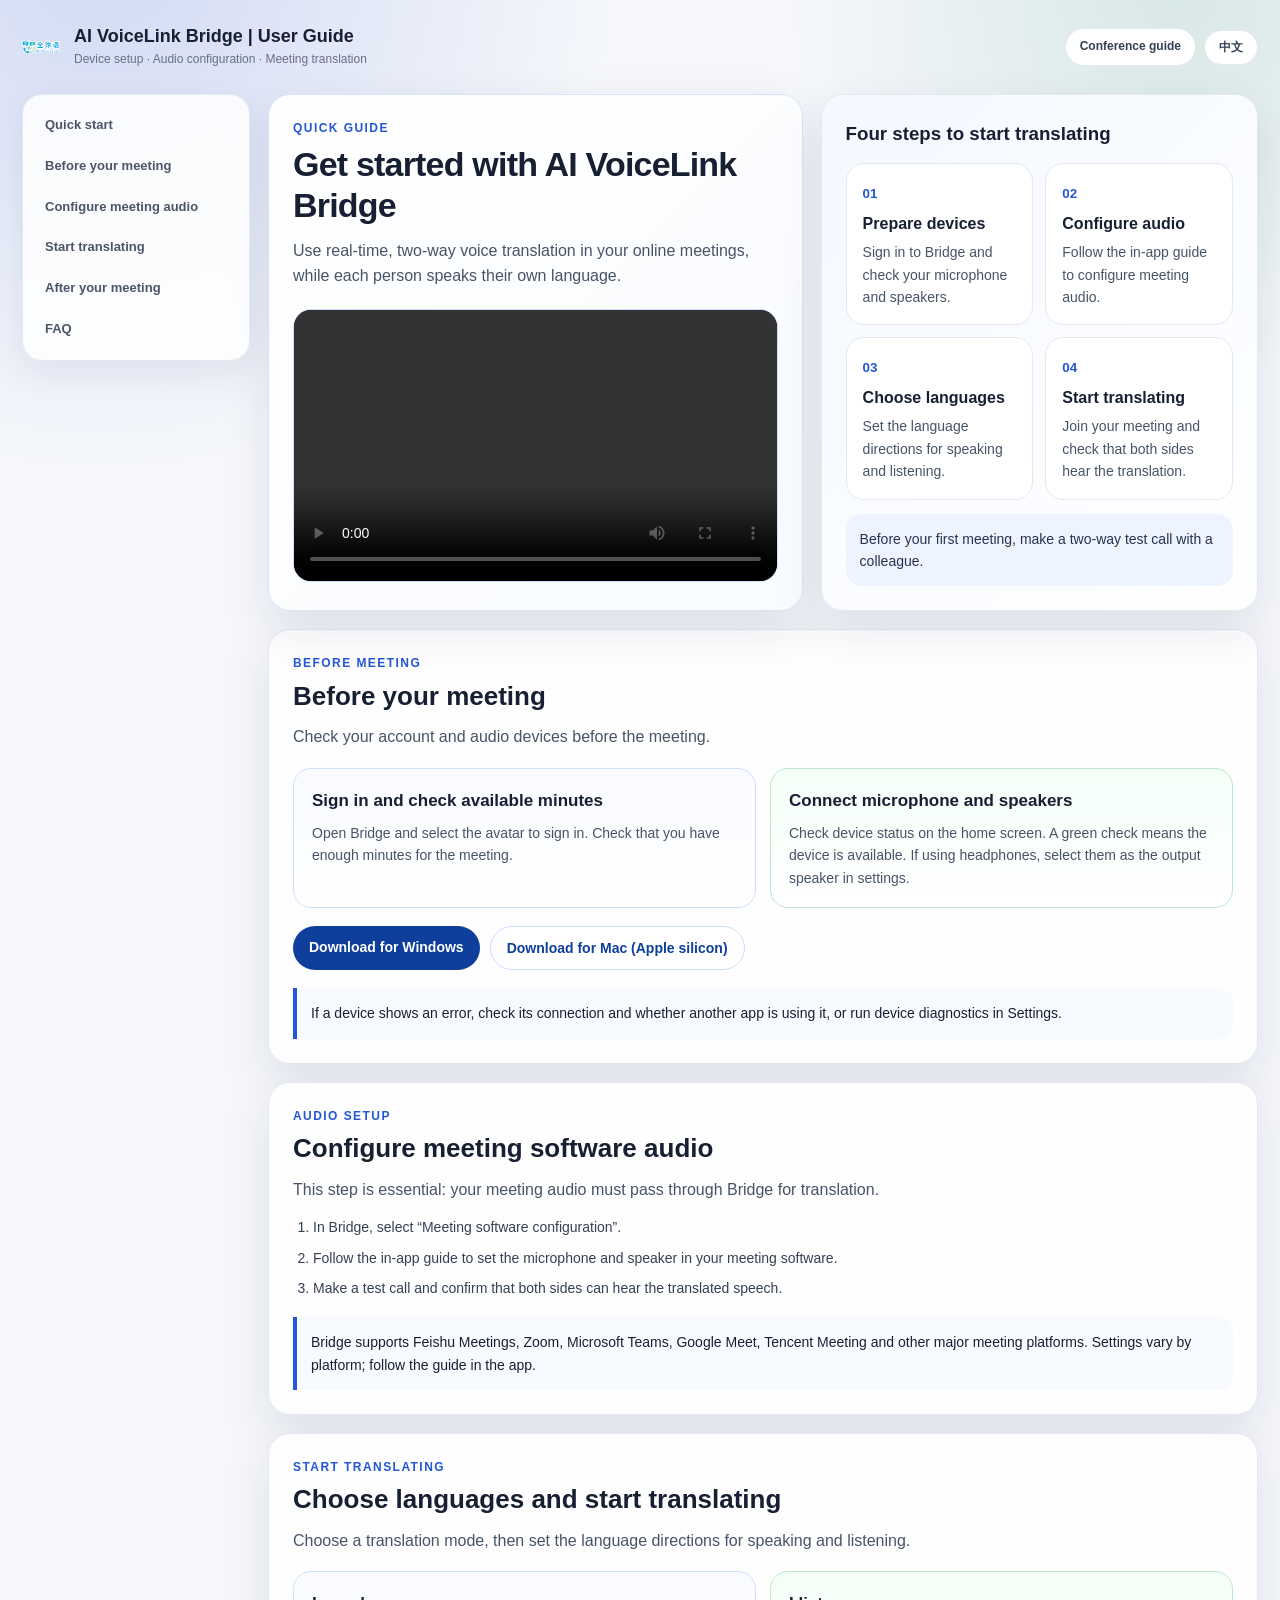
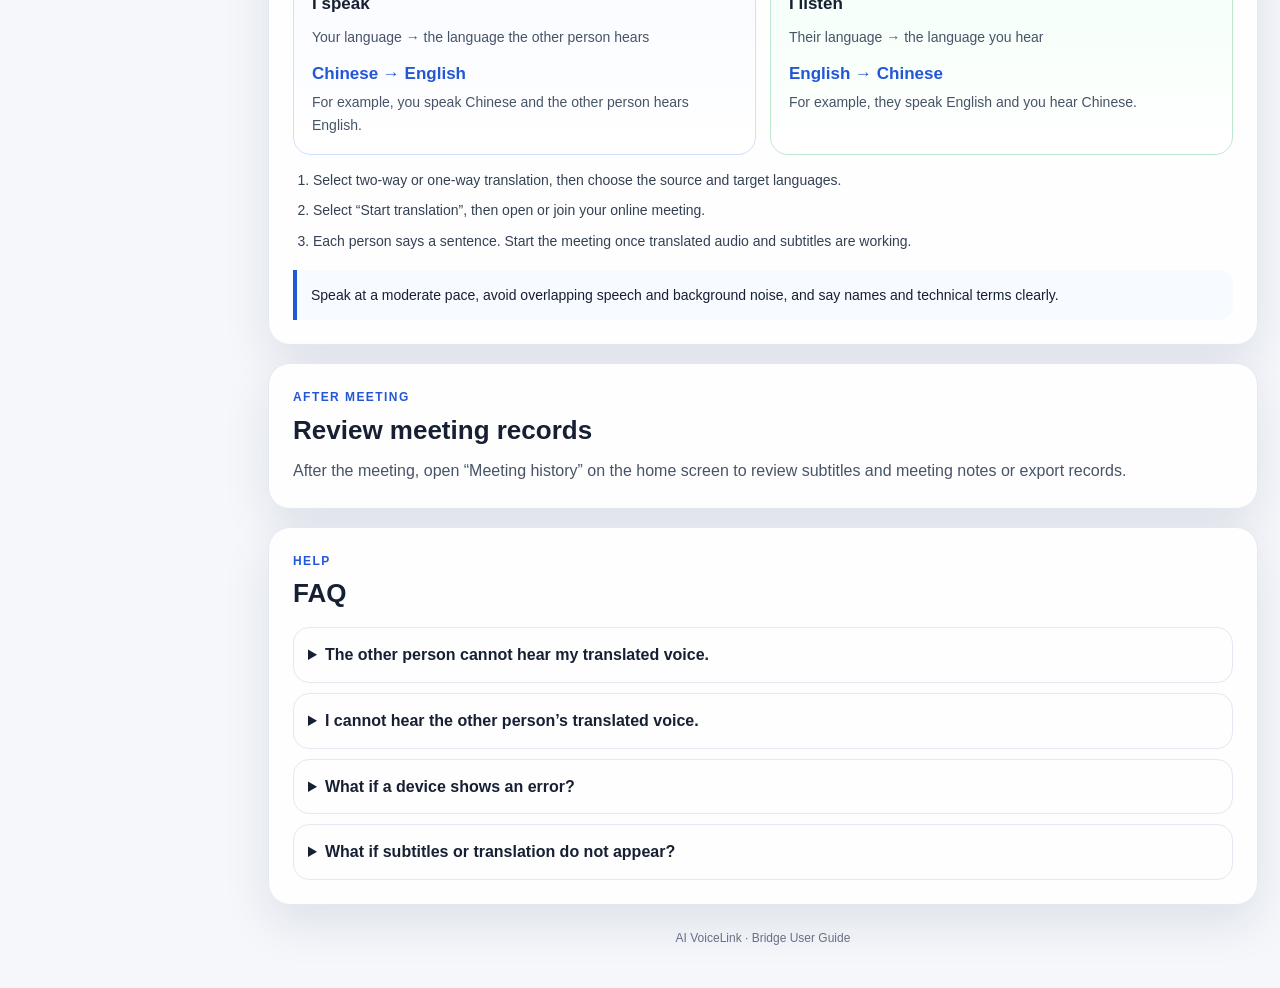
==== manual/bridge/index.html @ a6561709 "Add Bridge directory route" ====
<!doctype html>
<html lang="zh-CN">
<head>
<meta charset="utf-8">
<meta name="viewport" content="width=device-width, initial-scale=1">
<title>全球语-语联 Bridge｜操作手册</title>
<style>
:root{--bg:#f5f7fb;--ink:#172033;--muted:#667085;--blue:#2457d6;--line:#e4e8f0;--soft:#edf3ff;--shadow:0 18px 48px rgba(22,34,70,.1)}*{box-sizing:border-box}html{scroll-behavior:smooth}body{margin:0;color:var(--ink);font-family:-apple-system,BlinkMacSystemFont,"Segoe UI","PingFang SC","Microsoft YaHei",sans-serif;line-height:1.6;background:radial-gradient(circle at 8% -5%,rgba(49,89,212,.18),transparent 34%),radial-gradient(circle at 92% 0%,rgba(22,130,85,.13),transparent 26%),var(--bg);background-attachment:fixed}a{color:var(--blue)}.app{max-width:1500px;margin:auto;padding:18px 22px 40px}.topbar{display:flex;align-items:center;justify-content:space-between;gap:18px;min-height:58px;margin-bottom:18px}.brand{display:flex;align-items:center;gap:14px}.brand img{width:38px;height:38px;object-fit:contain}.brand h1{font-size:18px;line-height:1.25;margin:0}.brand p{font-size:12px;color:var(--muted);margin:2px 0 0}.btn{border:1px solid var(--line);background:#fff;color:#344054;border-radius:999px;padding:8px 14px;font-size:12px;font-weight:700;text-decoration:none}.layout{display:grid;grid-template-columns:228px minmax(0,1fr);gap:18px;align-items:start}.sidebar{position:sticky;top:18px}.nav-card{background:rgba(255,255,255,.85);border:1px solid var(--line);border-radius:20px;padding:10px;box-shadow:0 12px 35px rgba(22,34,70,.07)}.nav-item{display:block;border-radius:14px;padding:10px 12px;text-decoration:none;color:#4b5568;font-size:13px;font-weight:700}.nav-item:hover,.nav-item:focus-visible{background:var(--soft);color:var(--blue)}.stage{min-width:0}.hero{display:grid;grid-template-columns:1.1fr .9fr;gap:18px}.hero-card,.panel,.matrix{background:rgba(255,255,255,.94);border:1px solid var(--line);border-radius:22px;box-shadow:var(--shadow);padding:24px}.hero-card{background:linear-gradient(135deg,#fff,#f8fbff);border-color:#d7e3ff}.kicker{font-size:12px;font-weight:900;color:var(--blue);letter-spacing:.12em;text-transform:uppercase;margin-bottom:6px}.hero h2{font-size:34px;line-height:1.2;letter-spacing:-.8px;margin:0}.hero-sub,.lead{color:#475467;margin:12px 0 0}.video-placeholder{margin-top:20px;aspect-ratio:16/9;border:1px solid #cbdcff;border-radius:18px;background:#0b1220;color:#fff;display:grid;place-content:center;text-align:center;padding:20px}.video-placeholder strong{font-size:18px}.video-placeholder span{color:#c0c9d9;font-size:13px;margin-top:6px}.matrix{background:linear-gradient(135deg,#f4f8ff,#fff)}.matrix h3{margin:0 0 14px}.flow{display:grid;grid-template-columns:repeat(2,minmax(0,1fr));gap:12px}.step{background:#fff;border:1px solid var(--line);border-radius:18px;padding:16px}.step small{color:var(--blue);font-weight:800}.step h4{margin:5px 0;font-size:16px}.step p,.card p{font-size:14px;color:#475467;margin:0}.note{margin-top:14px;padding:14px;border-radius:16px;background:#edf3ff;color:#26344d;font-size:14px}.panel{margin-top:18px;scroll-margin-top:20px}.panel h2{font-size:26px;line-height:1.25;margin:0}.panel h3{font-size:17px;margin:0 0 8px}.grid{display:grid;grid-template-columns:repeat(2,minmax(0,1fr));gap:14px;margin-top:18px}.card{border:1px solid var(--line);border-radius:18px;padding:18px;background:#fff}.card.blue{background:linear-gradient(180deg,#f9fbff,#fff);border-color:#cfe0ff}.card.green{background:linear-gradient(180deg,#f4fff8,#fff);border-color:#bce8d0}.card ul,.panel ol{padding-left:20px;color:#344054;font-size:14px}.card li,.panel li{margin:8px 0}.route{font-size:17px;font-weight:750;color:var(--blue);margin:12px 0 4px}.callout{border-left:4px solid var(--blue);background:#f7faff;border-radius:0 14px 14px 0;padding:14px;margin-top:18px;font-size:14px}.faq{display:grid;gap:10px;margin-top:18px}details{border:1px solid var(--line);border-radius:16px;padding:14px}summary{font-weight:750;cursor:pointer}details p{font-size:14px;color:#475467;margin:10px 0 0}.footer{text-align:center;color:var(--muted);font-size:12px;margin-top:24px}@media(max-width:1080px){.layout{grid-template-columns:1fr}.sidebar{position:static}.nav-card{display:flex;overflow:auto}.nav-item{white-space:nowrap}.hero{grid-template-columns:1fr}}@media(max-width:680px){.app{padding:12px}.brand p{display:none}.brand h1{font-size:16px}.hero h2{font-size:28px}.panel,.matrix,.hero-card{padding:18px}.grid,.flow{grid-template-columns:1fr}.panel h2{font-size:23px}}@media(prefers-reduced-motion:reduce){html{scroll-behavior:auto}}
.hero-video{margin-top:20px;aspect-ratio:16/9;overflow:hidden;border:1px solid #cbdcff;border-radius:18px;background:#0b1220}.hero-video video{width:100%;height:100%;display:block;background:#000;object-fit:contain}.downloads{display:flex;flex-wrap:wrap;gap:10px;margin-top:18px}.downloads a{display:inline-flex;padding:10px 16px;background:#0e3f9d;color:#fff;border-radius:999px;text-decoration:none;font-size:14px;font-weight:700}.downloads a+ a{background:#fff;color:#0e3f9d;border:1px solid #cbdcff}.actions{display:flex;gap:8px;align-items:center}.actions button{cursor:pointer}
</style>
</head>
<body><div class="app">
<header class="topbar"><div class="brand"><img src="../../images/ai_voicelink_logo_with_name.svg" alt="全球语 AI VoiceLink"><div><h1>全球语-语联 Bridge｜操作手册</h1><p>设备准备 · 音频配置 · 会议翻译</p></div></div><div class="actions"><a class="btn" href="../conference.html">会译通手册</a> <button class="btn" type="button" id="langToggle">English</button></div></header>
<main class="layout"><aside class="sidebar"><nav class="nav-card" aria-label="手册目录"><a class="nav-item" href="#start">快速开始</a><a class="nav-item" href="#prepare">会前准备</a><a class="nav-item" href="#audio">配置会议音频</a><a class="nav-item" href="#translate">开始翻译</a><a class="nav-item" href="#after">会后查看</a><a class="nav-item" href="#faq">常见问题</a></nav></aside>
<div class="stage"><section class="hero" id="start"><div class="hero-card"><div class="kicker">Quick Guide</div><h2>一页了解语联 Bridge 的使用流程</h2><p class="hero-sub">在常用线上会议中使用实时双向语音翻译，让双方各自说熟悉的语言。</p><div class="hero-video"><video id="guideVideo" controls playsinline preload="metadata" aria-label="语联 Bridge 操作视频"><source src="../../videos/bridge-zh.mp4" type="video/mp4">您的浏览器不支持视频播放。</video></div></div><div class="matrix"><h3>四步开始会议翻译</h3><div class="flow"><div class="step"><small>01</small><h4>准备设备</h4><p>登录语联，检查麦克风和扬声器。</p></div><div class="step"><small>02</small><h4>配置音频</h4><p>按客户端指南设置会议软件音频。</p></div><div class="step"><small>03</small><h4>选择语言</h4><p>设置“我说”和“我听”的语言方向。</p></div><div class="step"><small>04</small><h4>开始翻译</h4><p>加入会议，先测试双方是否听到译音。</p></div></div><div class="note">首次使用时，建议提前与同事完成一次双向试通话。</div></div></section>
<section class="panel" id="prepare"><div class="kicker">Before Meeting</div><h2>会前准备</h2><p class="lead">先确认账号和声音设备，避免会议开始后再排查。</p><div class="grid"><div class="card blue"><h3>登录并检查时长</h3><p>打开语联客户端，点击头像登录。确认首页显示的剩余分钟数足够本次会议使用。</p></div><div class="card green"><h3>连接麦克风与扬声器</h3><p>检查首页设备状态。绿色对勾表示设备可用；如使用耳机，请在设置中将输出扬声器设为耳机。</p></div></div><div class="downloads"><a href="../../downloads/AIVoiceLinkBridge-1.0.0-windows-x64.exe" download>下载 Windows 版</a><a href="../../downloads/AIVoiceLinkBridge-1.0.0-mac-arm64.dmg" download>下载 Mac 版（Apple 芯片）</a></div><div class="callout">设备显示异常时，检查连接及占用情况，或在设置中的「诊断」运行设备诊断。</div></section>
<section class="panel" id="audio"><div class="kicker">Audio Setup</div><h2>配置会议软件音频</h2><p class="lead">这是翻译生效的关键：会议软件的声音需要经过语联的翻译链路。</p><ol><li>在语联客户端点击「会议软件配置」。</li><li>根据客户端指南，在所用会议软件中设置麦克风和扬声器。</li><li>完成后进行试通话，确认双方都能听到翻译语音。</li></ol><div class="callout">语联支持飞书会议、Zoom、Microsoft Teams、Google Meet、腾讯会议等主流线上会议软件。不同软件的设置入口可能不同，请以客户端中的配置指南为准。</div></section>
<section class="panel" id="translate"><div class="kicker">Start Translating</div><h2>选择语言，开始翻译</h2><p class="lead">先选翻译模式，再分别设置说话和收听的语言方向。</p><div class="grid"><div class="card blue"><h3>我说</h3><p>你说的语言 → 对方听到的语言</p><div class="route">中文 → 英语</div><p>例如，你说中文，对方听到英文。</p></div><div class="card green"><h3>我听</h3><p>对方说的语言 → 你听到的语言</p><div class="route">英语 → 中文</div><p>例如，对方说英文，你听到中文。</p></div></div><ol><li>选择「双向」或「单向」翻译，并点击语言设置源语言和目标语言。</li><li>点击「开始翻译」，然后打开或加入线上会议。</li><li>双方各说一句，确认译音和字幕正常后，开始正式会议。</li></ol><div class="callout">建议语速适中、尽量避免多人同时说话和嘈杂背景音；人名或专业术语可以放慢说清。</div></section>
<section class="panel" id="after"><div class="kicker">After Meeting</div><h2>会后查看记录</h2><p class="lead">会议结束后，可在首页进入「历史会议记录」，回看字幕、查看会议纪要，并导出记录。</p></section>
<section class="panel" id="faq"><div class="kicker">Help</div><h2>常见问题</h2><div class="faq"><details><summary>对方听不到我的翻译声音？</summary><p>先确认语联已开始翻译，检查「我说」语言方向，再按「会议软件配置」指南检查会议软件的麦克风设置，并重新试通话。</p></details><details><summary>我听不到对方的翻译声音？</summary><p>检查「我听」语言方向、会议软件的扬声器配置，以及语联设置中的输出设备；使用耳机时确认输出设备已选中耳机。</p></details><details><summary>设备状态异常怎么办？</summary><p>检查麦克风或扬声器是否连接、是否被其他软件占用；也可在设置中的「诊断」运行设备诊断。</p></details><details><summary>字幕或翻译没有出现？</summary><p>确认已点击「开始翻译」，检查语言方向与会议音频配置，再与对方进行一次简短的双向测试。</p></details></div></section><div class="footer">全球语 AI VoiceLink · 语联 Bridge 操作手册</div></div></main></div><script>
const translations = {"全球语-语联 Bridge｜操作手册": "AI VoiceLink Bridge | User Guide", "设备准备 · 音频配置 · 会议翻译": "Device setup · Audio configuration · Meeting translation", "会译通手册": "Conference guide", "快速开始": "Quick start", "会前准备": "Before your meeting", "配置会议音频": "Configure meeting audio", "配置会议软件音频": "Configure meeting software audio", "开始翻译": "Start translating", "会后查看": "After your meeting", "常见问题": "FAQ", "一页了解语联 Bridge 的使用流程": "Get started with AI VoiceLink Bridge", "在常用线上会议中使用实时双向语音翻译，让双方各自说熟悉的语言。": "Use real-time, two-way voice translation in your online meetings, while each person speaks their own language.", "您的浏览器不支持视频播放。": "Your browser does not support video playback.", "四步开始会议翻译": "Four steps to start translating", "准备设备": "Prepare devices", "登录语联，检查麦克风和扬声器。": "Sign in to Bridge and check your microphone and speakers.", "配置音频": "Configure audio", "按客户端指南设置会议软件音频。": "Follow the in-app guide to configure meeting audio.", "选择语言": "Choose languages", "设置“我说”和“我听”的语言方向。": "Set the language directions for speaking and listening.", "加入会议，先测试双方是否听到译音。": "Join your meeting and check that both sides hear the translation.", "首次使用时，建议提前与同事完成一次双向试通话。": "Before your first meeting, make a two-way test call with a colleague.", "先确认账号和声音设备，避免会议开始后再排查。": "Check your account and audio devices before the meeting.", "登录并检查时长": "Sign in and check available minutes", "打开语联客户端，点击头像登录。确认首页显示的剩余分钟数足够本次会议使用。": "Open Bridge and select the avatar to sign in. Check that you have enough minutes for the meeting.", "连接麦克风与扬声器": "Connect microphone and speakers", "检查首页设备状态。绿色对勾表示设备可用；如使用耳机，请在设置中将输出扬声器设为耳机。": "Check device status on the home screen. A green check means the device is available. If using headphones, select them as the output speaker in settings.", "下载 Windows 版": "Download for Windows", "下载 Mac 版（Apple 芯片）": "Download for Mac (Apple silicon)", "设备显示异常时，检查连接及占用情况，或在设置中的「诊断」运行设备诊断。": "If a device shows an error, check its connection and whether another app is using it, or run device diagnostics in Settings.", "这是翻译生效的关键：会议软件的声音需要经过语联的翻译链路。": "This step is essential: your meeting audio must pass through Bridge for translation.", "在语联客户端点击「会议软件配置」。": "In Bridge, select “Meeting software configuration”.", "根据客户端指南，在所用会议软件中设置麦克风和扬声器。": "Follow the in-app guide to set the microphone and speaker in your meeting software.", "完成后进行试通话，确认双方都能听到翻译语音。": "Make a test call and confirm that both sides can hear the translated speech.", "语联支持飞书会议、Zoom、Microsoft Teams、Google Meet、腾讯会议等主流线上会议软件。不同软件的设置入口可能不同，请以客户端中的配置指南为准。": "Bridge supports Feishu Meetings, Zoom, Microsoft Teams, Google Meet, Tencent Meeting and other major meeting platforms. Settings vary by platform; follow the guide in the app.", "选择语言，开始翻译": "Choose languages and start translating", "先选翻译模式，再分别设置说话和收听的语言方向。": "Choose a translation mode, then set the language directions for speaking and listening.", "我说": "I speak", "你说的语言 → 对方听到的语言": "Your language → the language the other person hears", "中文 → 英语": "Chinese → English", "例如，你说中文，对方听到英文。": "For example, you speak Chinese and the other person hears English.", "我听": "I listen", "对方说的语言 → 你听到的语言": "Their language → the language you hear", "英语 → 中文": "English → Chinese", "例如，对方说英文，你听到中文。": "For example, they speak English and you hear Chinese.", "选择「双向」或「单向」翻译，并点击语言设置源语言和目标语言。": "Select two-way or one-way translation, then choose the source and target languages.", "点击「开始翻译」，然后打开或加入线上会议。": "Select “Start translation”, then open or join your online meeting.", "双方各说一句，确认译音和字幕正常后，开始正式会议。": "Each person says a sentence. Start the meeting once translated audio and subtitles are working.", "建议语速适中、尽量避免多人同时说话和嘈杂背景音；人名或专业术语可以放慢说清。": "Speak at a moderate pace, avoid overlapping speech and background noise, and say names and technical terms clearly.", "会后查看记录": "Review meeting records", "会议结束后，可在首页进入「历史会议记录」，回看字幕、查看会议纪要，并导出记录。": "After the meeting, open “Meeting history” on the home screen to review subtitles and meeting notes or export records.", "对方听不到我的翻译声音？": "The other person cannot hear my translated voice.", "先确认语联已开始翻译，检查「我说」语言方向，再按「会议软件配置」指南检查会议软件的麦克风设置，并重新试通话。": "Confirm translation has started and check the speaking language direction. Follow the meeting software configuration guide to check its microphone setting, then test again.", "我听不到对方的翻译声音？": "I cannot hear the other person’s translated voice.", "检查「我听」语言方向、会议软件的扬声器配置，以及语联设置中的输出设备；使用耳机时确认输出设备已选中耳机。": "Check the listening language direction, the meeting software’s speaker setting, and the output device in Bridge. If using headphones, select them as the output device.", "设备状态异常怎么办？": "What if a device shows an error?", "检查麦克风或扬声器是否连接、是否被其他软件占用；也可在设置中的「诊断」运行设备诊断。": "Check the device connection and whether another app is using it. You can also run device diagnostics in Settings.", "字幕或翻译没有出现？": "What if subtitles or translation do not appear?", "确认已点击「开始翻译」，检查语言方向与会议音频配置，再与对方进行一次简短的双向测试。": "Confirm you selected “Start translation”, check the language directions and meeting audio configuration, then run a short two-way test.", "全球语 AI VoiceLink · 语联 Bridge 操作手册": "AI VoiceLink · Bridge User Guide"};
const nodes=[];const walker=document.createTreeWalker(document.body,NodeFilter.SHOW_TEXT);while(walker.nextNode()){const n=walker.currentNode,t=n.nodeValue.trim();if(translations[t] && !n.parentElement.closest('script,style')) nodes.push({node:n,zh:n.nodeValue,en:n.nodeValue.replace(t,translations[t])});}
const video=document.getElementById('guideVideo'),toggle=document.getElementById('langToggle');
function setLanguage(lang){const en=lang==='en';nodes.forEach(x=>x.node.nodeValue=en?x.en:x.zh);document.documentElement.lang=en?'en':'zh-CN';document.title=en?'AI VoiceLink Bridge | User Guide':'全球语-语联 Bridge｜操作手册';toggle.textContent=en?'中文':'English';toggle.setAttribute('aria-label',en?'切换到中文':'Switch to English');video.pause();video.querySelector('source').src=en?'../../videos/bridge-en.mp4':'../../videos/bridge-zh.mp4';video.setAttribute('aria-label',en?'AI VoiceLink Bridge tutorial video':'语联 Bridge 操作视频');video.load();try{localStorage.setItem('aivlBridgeManualLang',lang)}catch(e){}}
toggle.addEventListener('click',()=>setLanguage(document.documentElement.lang==='en'?'zh':'en'));let initial='zh';try{initial=localStorage.getItem('aivlBridgeManualLang')||((navigator.language||'').toLowerCase().startsWith('zh')?'zh':'en')}catch(e){}setLanguage(initial);
</script></body></html>
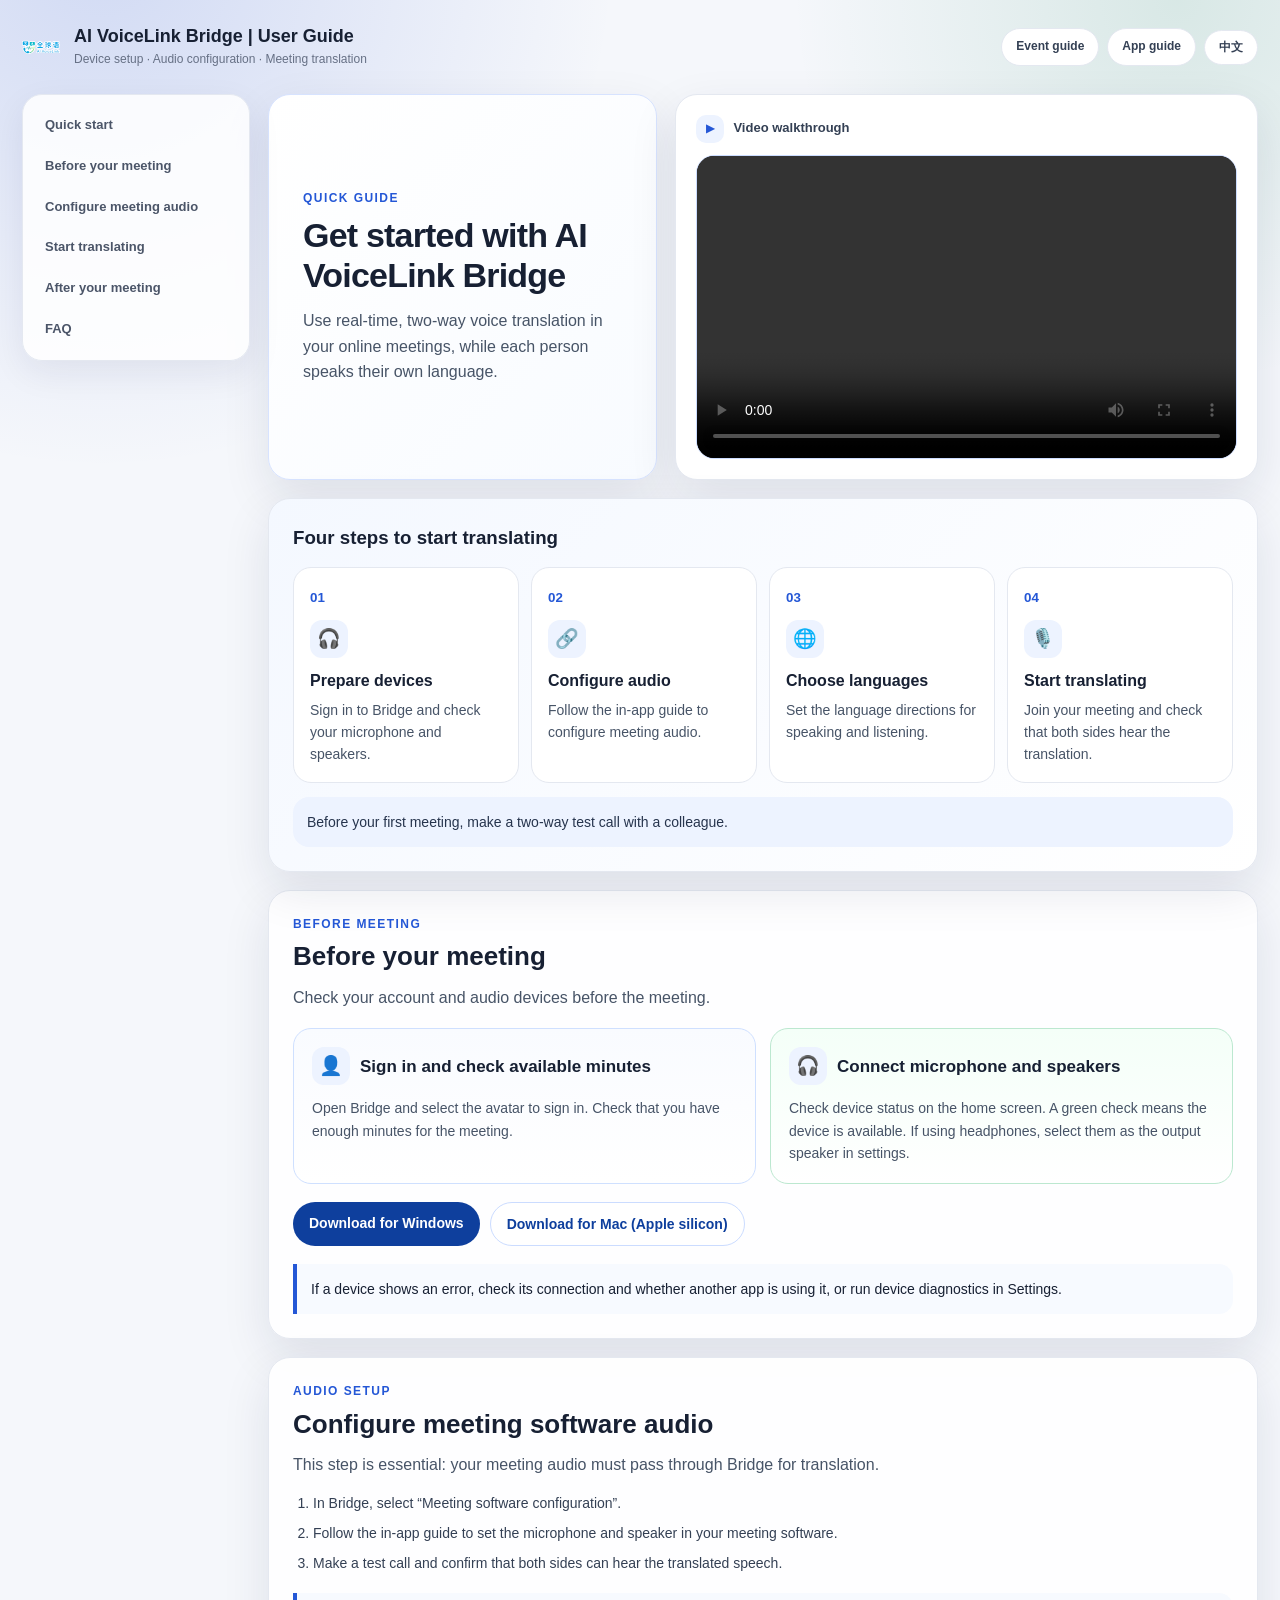
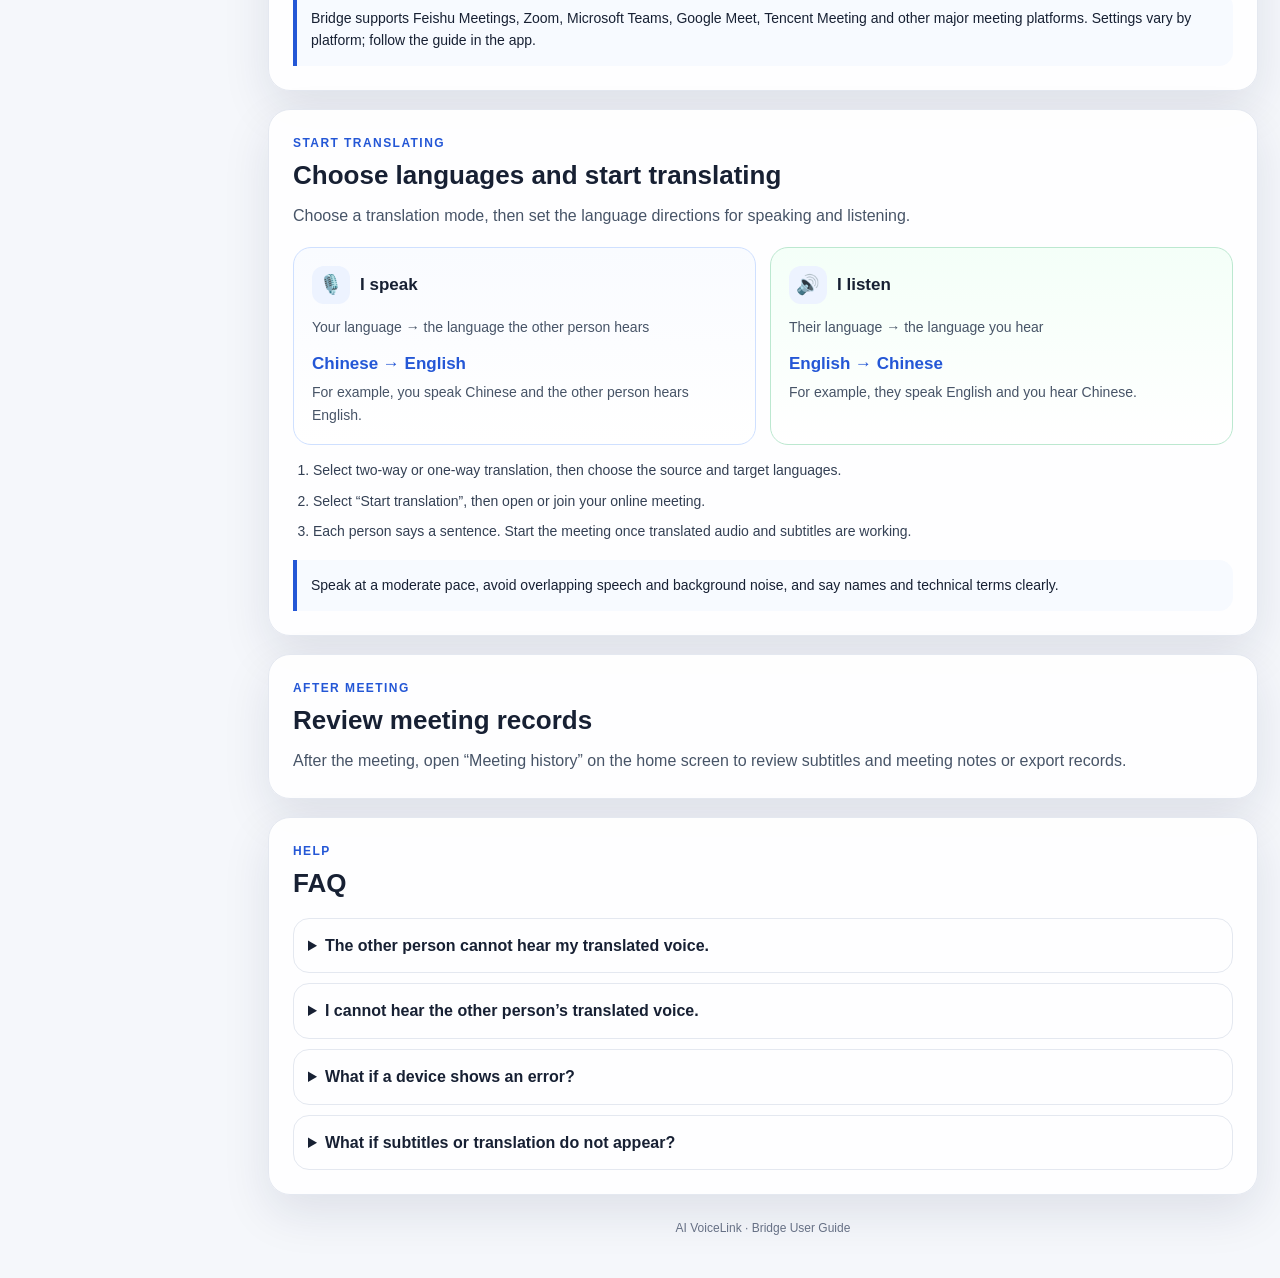
==== commit 59ffd9c9: "Update manual/bridge/index.html for Bridge and Event" ====
--- a/manual/bridge/index.html
+++ b/manual/bridge/index.html
@@ -7,18 +7,21 @@
 <style>
 :root{--bg:#f5f7fb;--ink:#172033;--muted:#667085;--blue:#2457d6;--line:#e4e8f0;--soft:#edf3ff;--shadow:0 18px 48px rgba(22,34,70,.1)}*{box-sizing:border-box}html{scroll-behavior:smooth}body{margin:0;color:var(--ink);font-family:-apple-system,BlinkMacSystemFont,"Segoe UI","PingFang SC","Microsoft YaHei",sans-serif;line-height:1.6;background:radial-gradient(circle at 8% -5%,rgba(49,89,212,.18),transparent 34%),radial-gradient(circle at 92% 0%,rgba(22,130,85,.13),transparent 26%),var(--bg);background-attachment:fixed}a{color:var(--blue)}.app{max-width:1500px;margin:auto;padding:18px 22px 40px}.topbar{display:flex;align-items:center;justify-content:space-between;gap:18px;min-height:58px;margin-bottom:18px}.brand{display:flex;align-items:center;gap:14px}.brand img{width:38px;height:38px;object-fit:contain}.brand h1{font-size:18px;line-height:1.25;margin:0}.brand p{font-size:12px;color:var(--muted);margin:2px 0 0}.btn{border:1px solid var(--line);background:#fff;color:#344054;border-radius:999px;padding:8px 14px;font-size:12px;font-weight:700;text-decoration:none}.layout{display:grid;grid-template-columns:228px minmax(0,1fr);gap:18px;align-items:start}.sidebar{position:sticky;top:18px}.nav-card{background:rgba(255,255,255,.85);border:1px solid var(--line);border-radius:20px;padding:10px;box-shadow:0 12px 35px rgba(22,34,70,.07)}.nav-item{display:block;border-radius:14px;padding:10px 12px;text-decoration:none;color:#4b5568;font-size:13px;font-weight:700}.nav-item:hover,.nav-item:focus-visible{background:var(--soft);color:var(--blue)}.stage{min-width:0}.hero{display:grid;grid-template-columns:1.1fr .9fr;gap:18px}.hero-card,.panel,.matrix{background:rgba(255,255,255,.94);border:1px solid var(--line);border-radius:22px;box-shadow:var(--shadow);padding:24px}.hero-card{background:linear-gradient(135deg,#fff,#f8fbff);border-color:#d7e3ff}.kicker{font-size:12px;font-weight:900;color:var(--blue);letter-spacing:.12em;text-transform:uppercase;margin-bottom:6px}.hero h2{font-size:34px;line-height:1.2;letter-spacing:-.8px;margin:0}.hero-sub,.lead{color:#475467;margin:12px 0 0}.video-placeholder{margin-top:20px;aspect-ratio:16/9;border:1px solid #cbdcff;border-radius:18px;background:#0b1220;color:#fff;display:grid;place-content:center;text-align:center;padding:20px}.video-placeholder strong{font-size:18px}.video-placeholder span{color:#c0c9d9;font-size:13px;margin-top:6px}.matrix{background:linear-gradient(135deg,#f4f8ff,#fff)}.matrix h3{margin:0 0 14px}.flow{display:grid;grid-template-columns:repeat(2,minmax(0,1fr));gap:12px}.step{background:#fff;border:1px solid var(--line);border-radius:18px;padding:16px}.step small{color:var(--blue);font-weight:800}.step h4{margin:5px 0;font-size:16px}.step p,.card p{font-size:14px;color:#475467;margin:0}.note{margin-top:14px;padding:14px;border-radius:16px;background:#edf3ff;color:#26344d;font-size:14px}.panel{margin-top:18px;scroll-margin-top:20px}.panel h2{font-size:26px;line-height:1.25;margin:0}.panel h3{font-size:17px;margin:0 0 8px}.grid{display:grid;grid-template-columns:repeat(2,minmax(0,1fr));gap:14px;margin-top:18px}.card{border:1px solid var(--line);border-radius:18px;padding:18px;background:#fff}.card.blue{background:linear-gradient(180deg,#f9fbff,#fff);border-color:#cfe0ff}.card.green{background:linear-gradient(180deg,#f4fff8,#fff);border-color:#bce8d0}.card ul,.panel ol{padding-left:20px;color:#344054;font-size:14px}.card li,.panel li{margin:8px 0}.route{font-size:17px;font-weight:750;color:var(--blue);margin:12px 0 4px}.callout{border-left:4px solid var(--blue);background:#f7faff;border-radius:0 14px 14px 0;padding:14px;margin-top:18px;font-size:14px}.faq{display:grid;gap:10px;margin-top:18px}details{border:1px solid var(--line);border-radius:16px;padding:14px}summary{font-weight:750;cursor:pointer}details p{font-size:14px;color:#475467;margin:10px 0 0}.footer{text-align:center;color:var(--muted);font-size:12px;margin-top:24px}@media(max-width:1080px){.layout{grid-template-columns:1fr}.sidebar{position:static}.nav-card{display:flex;overflow:auto}.nav-item{white-space:nowrap}.hero{grid-template-columns:1fr}}@media(max-width:680px){.app{padding:12px}.brand p{display:none}.brand h1{font-size:16px}.hero h2{font-size:28px}.panel,.matrix,.hero-card{padding:18px}.grid,.flow{grid-template-columns:1fr}.panel h2{font-size:23px}}@media(prefers-reduced-motion:reduce){html{scroll-behavior:auto}}
 .hero-video{margin-top:20px;aspect-ratio:16/9;overflow:hidden;border:1px solid #cbdcff;border-radius:18px;background:#0b1220}.hero-video video{width:100%;height:100%;display:block;background:#000;object-fit:contain}.downloads{display:flex;flex-wrap:wrap;gap:10px;margin-top:18px}.downloads a{display:inline-flex;padding:10px 16px;background:#0e3f9d;color:#fff;border-radius:999px;text-decoration:none;font-size:14px;font-weight:700}.downloads a+ a{background:#fff;color:#0e3f9d;border:1px solid #cbdcff}.actions{display:flex;gap:8px;align-items:center}.actions button{cursor:pointer}
+
+/* Bridge uses a video-first overview while retaining the manual palette. */
+.hero{grid-template-columns:minmax(0,.8fr) minmax(0,1.2fr);gap:18px;align-items:stretch}.hero-card{display:flex;flex-direction:column;justify-content:center;padding:34px}.video-panel{background:#fff;border:1px solid var(--line);border-radius:22px;box-shadow:var(--shadow);padding:20px}.video-label{color:#344054;font-size:13px;font-weight:750}.video-label>span:first-child{display:inline-grid;place-items:center;width:28px;height:28px;margin-right:6px;border-radius:10px;background:var(--soft);color:var(--blue);font-size:11px}.hero-video{margin-top:12px}.matrix{grid-column:1/-1}.flow{grid-template-columns:repeat(4,minmax(0,1fr))}.step{min-width:0}.step-icon,.card-icon{display:inline-grid;place-items:center;width:38px;height:38px;border-radius:12px;background:var(--soft);font-size:19px}.step-icon{display:grid;margin:10px 0}.card-heading{display:flex;gap:10px;align-items:center;margin-bottom:12px}.card-heading h3{margin:0}.actions{flex-wrap:wrap;justify-content:flex-end}@media(max-width:1080px){.hero{grid-template-columns:1fr 1fr}.flow{grid-template-columns:repeat(2,minmax(0,1fr))}}@media(max-width:680px){.topbar{align-items:flex-start}.brand img{display:none}.actions{gap:5px}.actions .btn{padding:7px 9px}.hero{grid-template-columns:1fr}.hero-card{padding:24px}.matrix{grid-column:auto}.flow{grid-template-columns:repeat(2,minmax(0,1fr))}.step{padding:12px}.step p{font-size:13px}}
 </style>
 </head>
 <body><div class="app">
-<header class="topbar"><div class="brand"><img src="../../images/ai_voicelink_logo_with_name.svg" alt="全球语 AI VoiceLink"><div><h1>全球语-语联 Bridge｜操作手册</h1><p>设备准备 · 音频配置 · 会议翻译</p></div></div><div class="actions"><a class="btn" href="../conference.html">会译通手册</a> <button class="btn" type="button" id="langToggle">English</button></div></header>
+<header class="topbar"><div class="brand"><img src="../../images/ai_voicelink_logo_with_name.svg" alt="全球语 AI VoiceLink"><div><h1>全球语-语联 Bridge｜操作手册</h1><p>设备准备 · 音频配置 · 会议翻译</p></div></div><div class="actions"><a class="btn" href="../event/">会译通 Event</a> <a class="btn" href="../app.html">App 手册</a> <button class="btn" type="button" id="langToggle">English</button></div></header>
 <main class="layout"><aside class="sidebar"><nav class="nav-card" aria-label="手册目录"><a class="nav-item" href="#start">快速开始</a><a class="nav-item" href="#prepare">会前准备</a><a class="nav-item" href="#audio">配置会议音频</a><a class="nav-item" href="#translate">开始翻译</a><a class="nav-item" href="#after">会后查看</a><a class="nav-item" href="#faq">常见问题</a></nav></aside>
-<div class="stage"><section class="hero" id="start"><div class="hero-card"><div class="kicker">Quick Guide</div><h2>一页了解语联 Bridge 的使用流程</h2><p class="hero-sub">在常用线上会议中使用实时双向语音翻译，让双方各自说熟悉的语言。</p><div class="hero-video"><video id="guideVideo" controls playsinline preload="metadata" aria-label="语联 Bridge 操作视频"><source src="../../videos/bridge-zh.mp4" type="video/mp4">您的浏览器不支持视频播放。</video></div></div><div class="matrix"><h3>四步开始会议翻译</h3><div class="flow"><div class="step"><small>01</small><h4>准备设备</h4><p>登录语联，检查麦克风和扬声器。</p></div><div class="step"><small>02</small><h4>配置音频</h4><p>按客户端指南设置会议软件音频。</p></div><div class="step"><small>03</small><h4>选择语言</h4><p>设置“我说”和“我听”的语言方向。</p></div><div class="step"><small>04</small><h4>开始翻译</h4><p>加入会议，先测试双方是否听到译音。</p></div></div><div class="note">首次使用时，建议提前与同事完成一次双向试通话。</div></div></section>
-<section class="panel" id="prepare"><div class="kicker">Before Meeting</div><h2>会前准备</h2><p class="lead">先确认账号和声音设备，避免会议开始后再排查。</p><div class="grid"><div class="card blue"><h3>登录并检查时长</h3><p>打开语联客户端，点击头像登录。确认首页显示的剩余分钟数足够本次会议使用。</p></div><div class="card green"><h3>连接麦克风与扬声器</h3><p>检查首页设备状态。绿色对勾表示设备可用；如使用耳机，请在设置中将输出扬声器设为耳机。</p></div></div><div class="downloads"><a href="../../downloads/AIVoiceLinkBridge-1.0.0-windows-x64.exe" download>下载 Windows 版</a><a href="../../downloads/AIVoiceLinkBridge-1.0.0-mac-arm64.dmg" download>下载 Mac 版（Apple 芯片）</a></div><div class="callout">设备显示异常时，检查连接及占用情况，或在设置中的「诊断」运行设备诊断。</div></section>
+<div class="stage"><section class="hero" id="start"><div class="hero-card"><div class="kicker">Quick Guide</div><h2>一页了解语联 Bridge 的使用流程</h2><p class="hero-sub">在常用线上会议中使用实时双向语音翻译，让双方各自说熟悉的语言。</p></div><div class="video-panel"><div class="video-label"><span aria-hidden="true">▶</span> <span>操作演示</span></div><div class="hero-video"><video id="guideVideo" controls playsinline preload="metadata" aria-label="语联 Bridge 操作视频"><source src="../../videos/bridge-zh.mp4" type="video/mp4">您的浏览器不支持视频播放。</video></div></div><div class="matrix"><h3>四步开始会议翻译</h3><div class="flow"><div class="step"><small>01</small><div class="step-icon" aria-hidden="true">🎧</div><h4>准备设备</h4><p>登录语联，检查麦克风和扬声器。</p></div><div class="step"><small>02</small><div class="step-icon" aria-hidden="true">🔗</div><h4>配置音频</h4><p>按客户端指南设置会议软件音频。</p></div><div class="step"><small>03</small><div class="step-icon" aria-hidden="true">🌐</div><h4>选择语言</h4><p>设置“我说”和“我听”的语言方向。</p></div><div class="step"><small>04</small><div class="step-icon" aria-hidden="true">🎙️</div><h4>开始翻译</h4><p>加入会议，先测试双方是否听到译音。</p></div></div><div class="note">首次使用时，建议提前与同事完成一次双向试通话。</div></div></section>
+<section class="panel" id="prepare"><div class="kicker">Before Meeting</div><h2>会前准备</h2><p class="lead">先确认账号和声音设备，避免会议开始后再排查。</p><div class="grid"><div class="card blue"><div class="card-heading"><span class="card-icon" aria-hidden="true">👤</span><h3>登录并检查时长</h3></div><p>打开语联客户端，点击头像登录。确认首页显示的剩余分钟数足够本次会议使用。</p></div><div class="card green"><div class="card-heading"><span class="card-icon" aria-hidden="true">🎧</span><h3>连接麦克风与扬声器</h3></div><p>检查首页设备状态。绿色对勾表示设备可用；如使用耳机，请在设置中将输出扬声器设为耳机。</p></div></div><div class="downloads"><a href="../../downloads/AIVoiceLinkBridge-1.0.0-windows-x64.exe" download>下载 Windows 版</a><a href="../../downloads/AIVoiceLinkBridge-1.0.0-mac-arm64.dmg" download>下载 Mac 版（Apple 芯片）</a></div><div class="callout">设备显示异常时，检查连接及占用情况，或在设置中的「诊断」运行设备诊断。</div></section>
 <section class="panel" id="audio"><div class="kicker">Audio Setup</div><h2>配置会议软件音频</h2><p class="lead">这是翻译生效的关键：会议软件的声音需要经过语联的翻译链路。</p><ol><li>在语联客户端点击「会议软件配置」。</li><li>根据客户端指南，在所用会议软件中设置麦克风和扬声器。</li><li>完成后进行试通话，确认双方都能听到翻译语音。</li></ol><div class="callout">语联支持飞书会议、Zoom、Microsoft Teams、Google Meet、腾讯会议等主流线上会议软件。不同软件的设置入口可能不同，请以客户端中的配置指南为准。</div></section>
-<section class="panel" id="translate"><div class="kicker">Start Translating</div><h2>选择语言，开始翻译</h2><p class="lead">先选翻译模式，再分别设置说话和收听的语言方向。</p><div class="grid"><div class="card blue"><h3>我说</h3><p>你说的语言 → 对方听到的语言</p><div class="route">中文 → 英语</div><p>例如，你说中文，对方听到英文。</p></div><div class="card green"><h3>我听</h3><p>对方说的语言 → 你听到的语言</p><div class="route">英语 → 中文</div><p>例如，对方说英文，你听到中文。</p></div></div><ol><li>选择「双向」或「单向」翻译，并点击语言设置源语言和目标语言。</li><li>点击「开始翻译」，然后打开或加入线上会议。</li><li>双方各说一句，确认译音和字幕正常后，开始正式会议。</li></ol><div class="callout">建议语速适中、尽量避免多人同时说话和嘈杂背景音；人名或专业术语可以放慢说清。</div></section>
+<section class="panel" id="translate"><div class="kicker">Start Translating</div><h2>选择语言，开始翻译</h2><p class="lead">先选翻译模式，再分别设置说话和收听的语言方向。</p><div class="grid"><div class="card blue"><div class="card-heading"><span class="card-icon" aria-hidden="true">🎙️</span><h3>我说</h3></div><p>你说的语言 → 对方听到的语言</p><div class="route">中文 → 英语</div><p>例如，你说中文，对方听到英文。</p></div><div class="card green"><div class="card-heading"><span class="card-icon" aria-hidden="true">🔊</span><h3>我听</h3></div><p>对方说的语言 → 你听到的语言</p><div class="route">英语 → 中文</div><p>例如，对方说英文，你听到中文。</p></div></div><ol><li>选择「双向」或「单向」翻译，并点击语言设置源语言和目标语言。</li><li>点击「开始翻译」，然后打开或加入线上会议。</li><li>双方各说一句，确认译音和字幕正常后，开始正式会议。</li></ol><div class="callout">建议语速适中、尽量避免多人同时说话和嘈杂背景音；人名或专业术语可以放慢说清。</div></section>
 <section class="panel" id="after"><div class="kicker">After Meeting</div><h2>会后查看记录</h2><p class="lead">会议结束后，可在首页进入「历史会议记录」，回看字幕、查看会议纪要，并导出记录。</p></section>
 <section class="panel" id="faq"><div class="kicker">Help</div><h2>常见问题</h2><div class="faq"><details><summary>对方听不到我的翻译声音？</summary><p>先确认语联已开始翻译，检查「我说」语言方向，再按「会议软件配置」指南检查会议软件的麦克风设置，并重新试通话。</p></details><details><summary>我听不到对方的翻译声音？</summary><p>检查「我听」语言方向、会议软件的扬声器配置，以及语联设置中的输出设备；使用耳机时确认输出设备已选中耳机。</p></details><details><summary>设备状态异常怎么办？</summary><p>检查麦克风或扬声器是否连接、是否被其他软件占用；也可在设置中的「诊断」运行设备诊断。</p></details><details><summary>字幕或翻译没有出现？</summary><p>确认已点击「开始翻译」，检查语言方向与会议音频配置，再与对方进行一次简短的双向测试。</p></details></div></section><div class="footer">全球语 AI VoiceLink · 语联 Bridge 操作手册</div></div></main></div><script>
-const translations = {"全球语-语联 Bridge｜操作手册": "AI VoiceLink Bridge | User Guide", "设备准备 · 音频配置 · 会议翻译": "Device setup · Audio configuration · Meeting translation", "会译通手册": "Conference guide", "快速开始": "Quick start", "会前准备": "Before your meeting", "配置会议音频": "Configure meeting audio", "配置会议软件音频": "Configure meeting software audio", "开始翻译": "Start translating", "会后查看": "After your meeting", "常见问题": "FAQ", "一页了解语联 Bridge 的使用流程": "Get started with AI VoiceLink Bridge", "在常用线上会议中使用实时双向语音翻译，让双方各自说熟悉的语言。": "Use real-time, two-way voice translation in your online meetings, while each person speaks their own language.", "您的浏览器不支持视频播放。": "Your browser does not support video playback.", "四步开始会议翻译": "Four steps to start translating", "准备设备": "Prepare devices", "登录语联，检查麦克风和扬声器。": "Sign in to Bridge and check your microphone and speakers.", "配置音频": "Configure audio", "按客户端指南设置会议软件音频。": "Follow the in-app guide to configure meeting audio.", "选择语言": "Choose languages", "设置“我说”和“我听”的语言方向。": "Set the language directions for speaking and listening.", "加入会议，先测试双方是否听到译音。": "Join your meeting and check that both sides hear the translation.", "首次使用时，建议提前与同事完成一次双向试通话。": "Before your first meeting, make a two-way test call with a colleague.", "先确认账号和声音设备，避免会议开始后再排查。": "Check your account and audio devices before the meeting.", "登录并检查时长": "Sign in and check available minutes", "打开语联客户端，点击头像登录。确认首页显示的剩余分钟数足够本次会议使用。": "Open Bridge and select the avatar to sign in. Check that you have enough minutes for the meeting.", "连接麦克风与扬声器": "Connect microphone and speakers", "检查首页设备状态。绿色对勾表示设备可用；如使用耳机，请在设置中将输出扬声器设为耳机。": "Check device status on the home screen. A green check means the device is available. If using headphones, select them as the output speaker in settings.", "下载 Windows 版": "Download for Windows", "下载 Mac 版（Apple 芯片）": "Download for Mac (Apple silicon)", "设备显示异常时，检查连接及占用情况，或在设置中的「诊断」运行设备诊断。": "If a device shows an error, check its connection and whether another app is using it, or run device diagnostics in Settings.", "这是翻译生效的关键：会议软件的声音需要经过语联的翻译链路。": "This step is essential: your meeting audio must pass through Bridge for translation.", "在语联客户端点击「会议软件配置」。": "In Bridge, select “Meeting software configuration”.", "根据客户端指南，在所用会议软件中设置麦克风和扬声器。": "Follow the in-app guide to set the microphone and speaker in your meeting software.", "完成后进行试通话，确认双方都能听到翻译语音。": "Make a test call and confirm that both sides can hear the translated speech.", "语联支持飞书会议、Zoom、Microsoft Teams、Google Meet、腾讯会议等主流线上会议软件。不同软件的设置入口可能不同，请以客户端中的配置指南为准。": "Bridge supports Feishu Meetings, Zoom, Microsoft Teams, Google Meet, Tencent Meeting and other major meeting platforms. Settings vary by platform; follow the guide in the app.", "选择语言，开始翻译": "Choose languages and start translating", "先选翻译模式，再分别设置说话和收听的语言方向。": "Choose a translation mode, then set the language directions for speaking and listening.", "我说": "I speak", "你说的语言 → 对方听到的语言": "Your language → the language the other person hears", "中文 → 英语": "Chinese → English", "例如，你说中文，对方听到英文。": "For example, you speak Chinese and the other person hears English.", "我听": "I listen", "对方说的语言 → 你听到的语言": "Their language → the language you hear", "英语 → 中文": "English → Chinese", "例如，对方说英文，你听到中文。": "For example, they speak English and you hear Chinese.", "选择「双向」或「单向」翻译，并点击语言设置源语言和目标语言。": "Select two-way or one-way translation, then choose the source and target languages.", "点击「开始翻译」，然后打开或加入线上会议。": "Select “Start translation”, then open or join your online meeting.", "双方各说一句，确认译音和字幕正常后，开始正式会议。": "Each person says a sentence. Start the meeting once translated audio and subtitles are working.", "建议语速适中、尽量避免多人同时说话和嘈杂背景音；人名或专业术语可以放慢说清。": "Speak at a moderate pace, avoid overlapping speech and background noise, and say names and technical terms clearly.", "会后查看记录": "Review meeting records", "会议结束后，可在首页进入「历史会议记录」，回看字幕、查看会议纪要，并导出记录。": "After the meeting, open “Meeting history” on the home screen to review subtitles and meeting notes or export records.", "对方听不到我的翻译声音？": "The other person cannot hear my translated voice.", "先确认语联已开始翻译，检查「我说」语言方向，再按「会议软件配置」指南检查会议软件的麦克风设置，并重新试通话。": "Confirm translation has started and check the speaking language direction. Follow the meeting software configuration guide to check its microphone setting, then test again.", "我听不到对方的翻译声音？": "I cannot hear the other person’s translated voice.", "检查「我听」语言方向、会议软件的扬声器配置，以及语联设置中的输出设备；使用耳机时确认输出设备已选中耳机。": "Check the listening language direction, the meeting software’s speaker setting, and the output device in Bridge. If using headphones, select them as the output device.", "设备状态异常怎么办？": "What if a device shows an error?", "检查麦克风或扬声器是否连接、是否被其他软件占用；也可在设置中的「诊断」运行设备诊断。": "Check the device connection and whether another app is using it. You can also run device diagnostics in Settings.", "字幕或翻译没有出现？": "What if subtitles or translation do not appear?", "确认已点击「开始翻译」，检查语言方向与会议音频配置，再与对方进行一次简短的双向测试。": "Confirm you selected “Start translation”, check the language directions and meeting audio configuration, then run a short two-way test.", "全球语 AI VoiceLink · 语联 Bridge 操作手册": "AI VoiceLink · Bridge User Guide"};
+const translations = {"全球语-语联 Bridge｜操作手册": "AI VoiceLink Bridge | User Guide", "设备准备 · 音频配置 · 会议翻译": "Device setup · Audio configuration · Meeting translation", "会译通 Event": "Event guide", "App 手册": "App guide", "操作演示": "Video walkthrough", "快速开始": "Quick start", "会前准备": "Before your meeting", "配置会议音频": "Configure meeting audio", "配置会议软件音频": "Configure meeting software audio", "开始翻译": "Start translating", "会后查看": "After your meeting", "常见问题": "FAQ", "一页了解语联 Bridge 的使用流程": "Get started with AI VoiceLink Bridge", "在常用线上会议中使用实时双向语音翻译，让双方各自说熟悉的语言。": "Use real-time, two-way voice translation in your online meetings, while each person speaks their own language.", "您的浏览器不支持视频播放。": "Your browser does not support video playback.", "四步开始会议翻译": "Four steps to start translating", "准备设备": "Prepare devices", "登录语联，检查麦克风和扬声器。": "Sign in to Bridge and check your microphone and speakers.", "配置音频": "Configure audio", "按客户端指南设置会议软件音频。": "Follow the in-app guide to configure meeting audio.", "选择语言": "Choose languages", "设置“我说”和“我听”的语言方向。": "Set the language directions for speaking and listening.", "加入会议，先测试双方是否听到译音。": "Join your meeting and check that both sides hear the translation.", "首次使用时，建议提前与同事完成一次双向试通话。": "Before your first meeting, make a two-way test call with a colleague.", "先确认账号和声音设备，避免会议开始后再排查。": "Check your account and audio devices before the meeting.", "登录并检查时长": "Sign in and check available minutes", "打开语联客户端，点击头像登录。确认首页显示的剩余分钟数足够本次会议使用。": "Open Bridge and select the avatar to sign in. Check that you have enough minutes for the meeting.", "连接麦克风与扬声器": "Connect microphone and speakers", "检查首页设备状态。绿色对勾表示设备可用；如使用耳机，请在设置中将输出扬声器设为耳机。": "Check device status on the home screen. A green check means the device is available. If using headphones, select them as the output speaker in settings.", "下载 Windows 版": "Download for Windows", "下载 Mac 版（Apple 芯片）": "Download for Mac (Apple silicon)", "设备显示异常时，检查连接及占用情况，或在设置中的「诊断」运行设备诊断。": "If a device shows an error, check its connection and whether another app is using it, or run device diagnostics in Settings.", "这是翻译生效的关键：会议软件的声音需要经过语联的翻译链路。": "This step is essential: your meeting audio must pass through Bridge for translation.", "在语联客户端点击「会议软件配置」。": "In Bridge, select “Meeting software configuration”.", "根据客户端指南，在所用会议软件中设置麦克风和扬声器。": "Follow the in-app guide to set the microphone and speaker in your meeting software.", "完成后进行试通话，确认双方都能听到翻译语音。": "Make a test call and confirm that both sides can hear the translated speech.", "语联支持飞书会议、Zoom、Microsoft Teams、Google Meet、腾讯会议等主流线上会议软件。不同软件的设置入口可能不同，请以客户端中的配置指南为准。": "Bridge supports Feishu Meetings, Zoom, Microsoft Teams, Google Meet, Tencent Meeting and other major meeting platforms. Settings vary by platform; follow the guide in the app.", "选择语言，开始翻译": "Choose languages and start translating", "先选翻译模式，再分别设置说话和收听的语言方向。": "Choose a translation mode, then set the language directions for speaking and listening.", "我说": "I speak", "你说的语言 → 对方听到的语言": "Your language → the language the other person hears", "中文 → 英语": "Chinese → English", "例如，你说中文，对方听到英文。": "For example, you speak Chinese and the other person hears English.", "我听": "I listen", "对方说的语言 → 你听到的语言": "Their language → the language you hear", "英语 → 中文": "English → Chinese", "例如，对方说英文，你听到中文。": "For example, they speak English and you hear Chinese.", "选择「双向」或「单向」翻译，并点击语言设置源语言和目标语言。": "Select two-way or one-way translation, then choose the source and target languages.", "点击「开始翻译」，然后打开或加入线上会议。": "Select “Start translation”, then open or join your online meeting.", "双方各说一句，确认译音和字幕正常后，开始正式会议。": "Each person says a sentence. Start the meeting once translated audio and subtitles are working.", "建议语速适中、尽量避免多人同时说话和嘈杂背景音；人名或专业术语可以放慢说清。": "Speak at a moderate pace, avoid overlapping speech and background noise, and say names and technical terms clearly.", "会后查看记录": "Review meeting records", "会议结束后，可在首页进入「历史会议记录」，回看字幕、查看会议纪要，并导出记录。": "After the meeting, open “Meeting history” on the home screen to review subtitles and meeting notes or export records.", "对方听不到我的翻译声音？": "The other person cannot hear my translated voice.", "先确认语联已开始翻译，检查「我说」语言方向，再按「会议软件配置」指南检查会议软件的麦克风设置，并重新试通话。": "Confirm translation has started and check the speaking language direction. Follow the meeting software configuration guide to check its microphone setting, then test again.", "我听不到对方的翻译声音？": "I cannot hear the other person’s translated voice.", "检查「我听」语言方向、会议软件的扬声器配置，以及语联设置中的输出设备；使用耳机时确认输出设备已选中耳机。": "Check the listening language direction, the meeting software’s speaker setting, and the output device in Bridge. If using headphones, select them as the output device.", "设备状态异常怎么办？": "What if a device shows an error?", "检查麦克风或扬声器是否连接、是否被其他软件占用；也可在设置中的「诊断」运行设备诊断。": "Check the device connection and whether another app is using it. You can also run device diagnostics in Settings.", "字幕或翻译没有出现？": "What if subtitles or translation do not appear?", "确认已点击「开始翻译」，检查语言方向与会议音频配置，再与对方进行一次简短的双向测试。": "Confirm you selected “Start translation”, check the language directions and meeting audio configuration, then run a short two-way test.", "全球语 AI VoiceLink · 语联 Bridge 操作手册": "AI VoiceLink · Bridge User Guide"};
 const nodes=[];const walker=document.createTreeWalker(document.body,NodeFilter.SHOW_TEXT);while(walker.nextNode()){const n=walker.currentNode,t=n.nodeValue.trim();if(translations[t] && !n.parentElement.closest('script,style')) nodes.push({node:n,zh:n.nodeValue,en:n.nodeValue.replace(t,translations[t])});}
 const video=document.getElementById('guideVideo'),toggle=document.getElementById('langToggle');
 function setLanguage(lang){const en=lang==='en';nodes.forEach(x=>x.node.nodeValue=en?x.en:x.zh);document.documentElement.lang=en?'en':'zh-CN';document.title=en?'AI VoiceLink Bridge | User Guide':'全球语-语联 Bridge｜操作手册';toggle.textContent=en?'中文':'English';toggle.setAttribute('aria-label',en?'切换到中文':'Switch to English');video.pause();video.querySelector('source').src=en?'../../videos/bridge-en.mp4':'../../videos/bridge-zh.mp4';video.setAttribute('aria-label',en?'AI VoiceLink Bridge tutorial video':'语联 Bridge 操作视频');video.load();try{localStorage.setItem('aivlBridgeManualLang',lang)}catch(e){}}
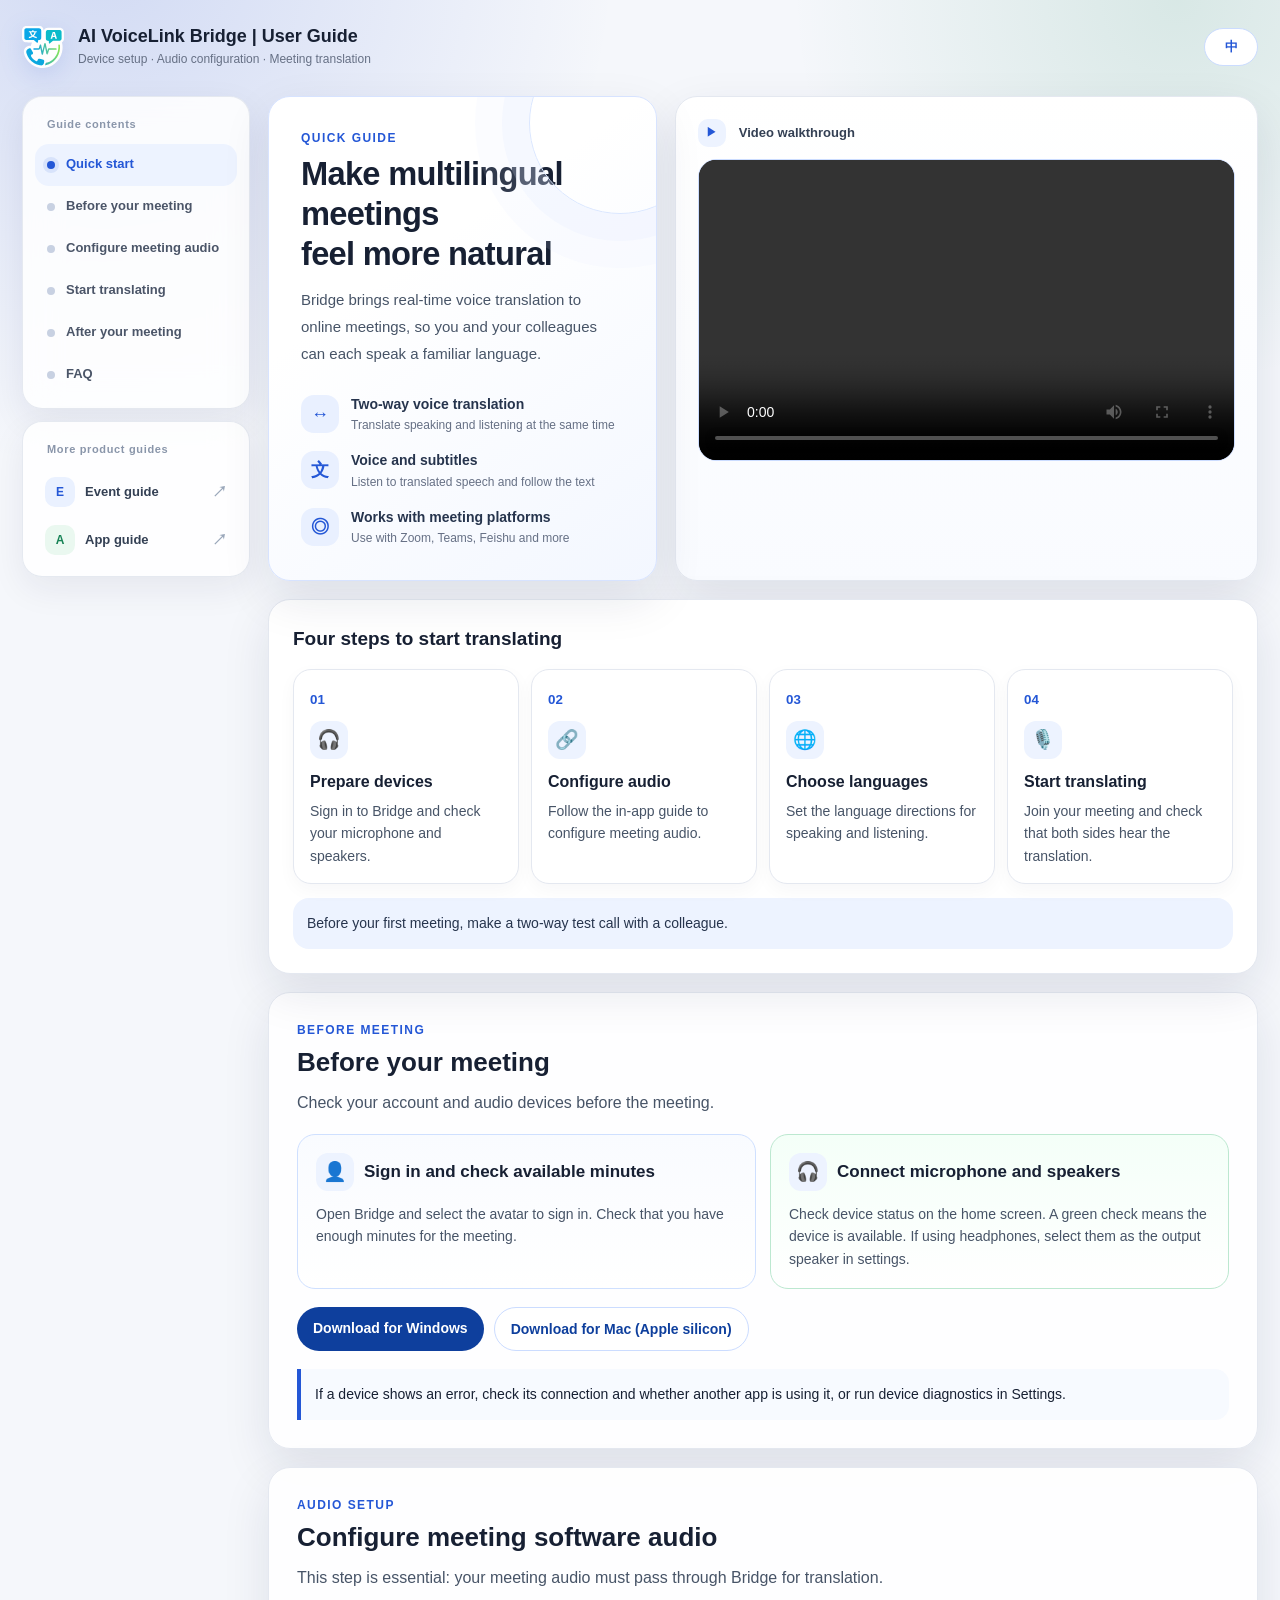
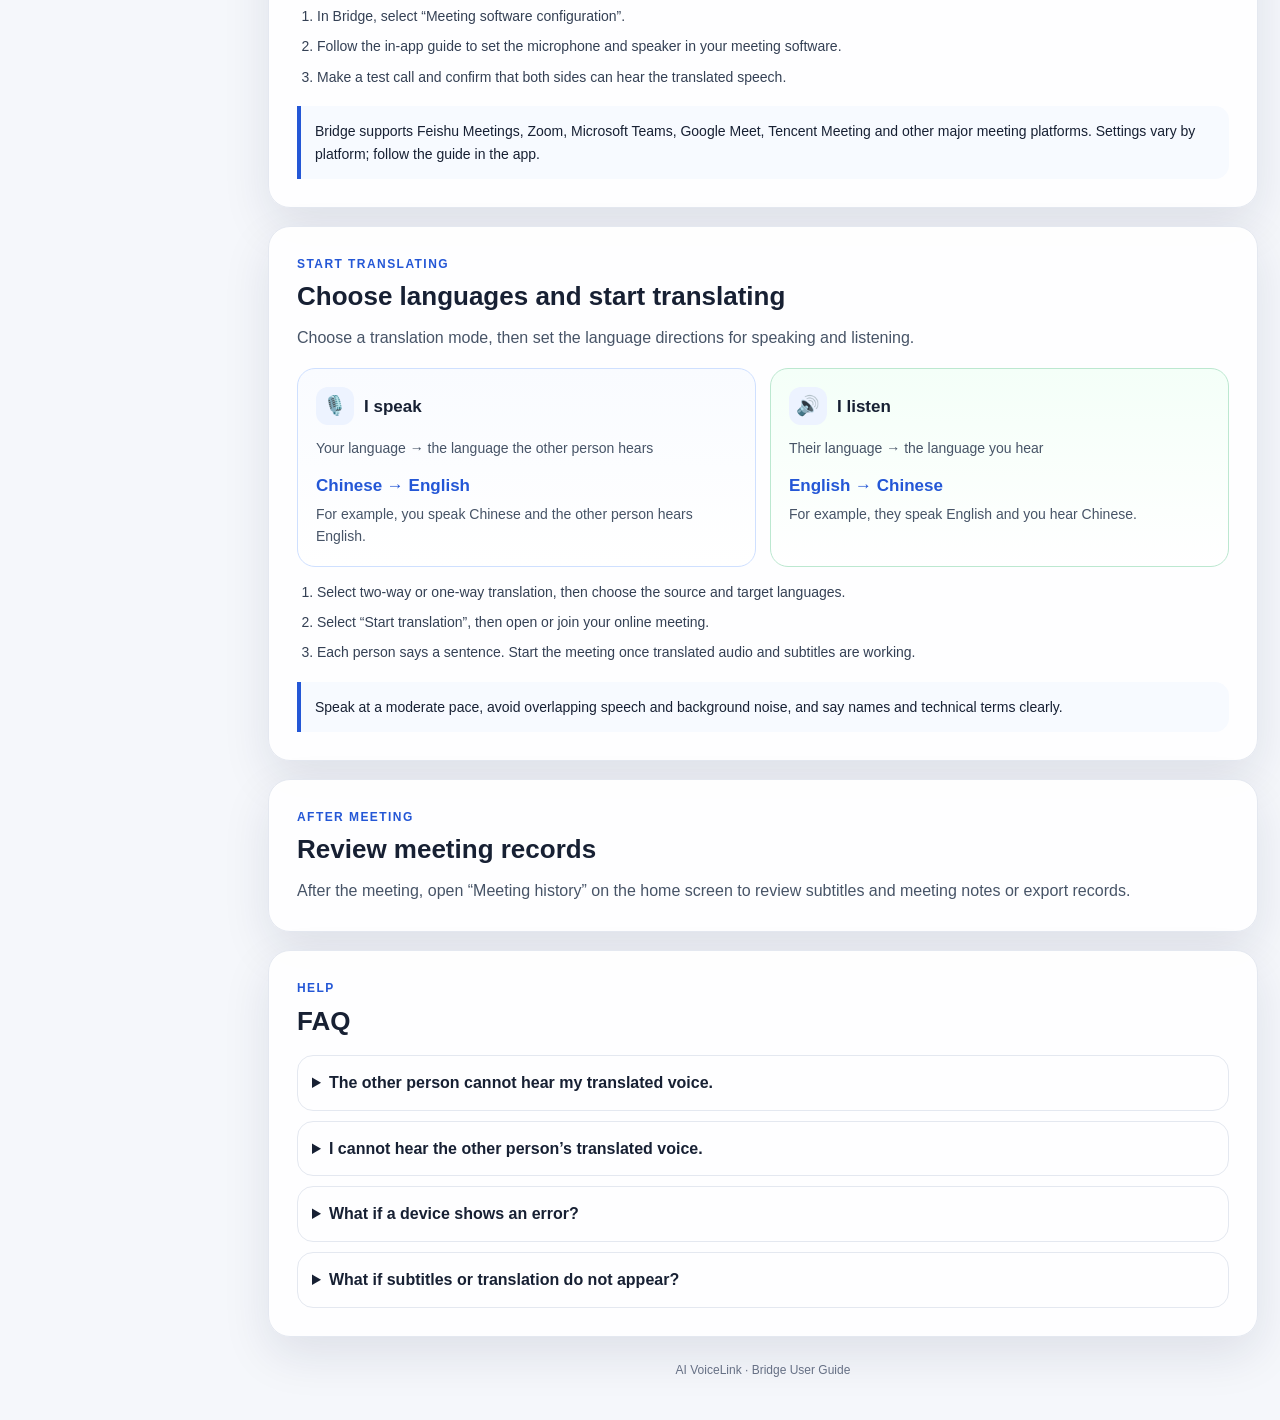
==== commit d9353a2b: "Refine Bridge guide layout and navigation" ====
--- a/manual/bridge/index.html
+++ b/manual/bridge/index.html
@@ -10,20 +10,27 @@
 
 /* Bridge uses a video-first overview while retaining the manual palette. */
 .hero{grid-template-columns:minmax(0,.8fr) minmax(0,1.2fr);gap:18px;align-items:stretch}.hero-card{display:flex;flex-direction:column;justify-content:center;padding:34px}.video-panel{background:#fff;border:1px solid var(--line);border-radius:22px;box-shadow:var(--shadow);padding:20px}.video-label{color:#344054;font-size:13px;font-weight:750}.video-label>span:first-child{display:inline-grid;place-items:center;width:28px;height:28px;margin-right:6px;border-radius:10px;background:var(--soft);color:var(--blue);font-size:11px}.hero-video{margin-top:12px}.matrix{grid-column:1/-1}.flow{grid-template-columns:repeat(4,minmax(0,1fr))}.step{min-width:0}.step-icon,.card-icon{display:inline-grid;place-items:center;width:38px;height:38px;border-radius:12px;background:var(--soft);font-size:19px}.step-icon{display:grid;margin:10px 0}.card-heading{display:flex;gap:10px;align-items:center;margin-bottom:12px}.card-heading h3{margin:0}.actions{flex-wrap:wrap;justify-content:flex-end}@media(max-width:1080px){.hero{grid-template-columns:1fr 1fr}.flow{grid-template-columns:repeat(2,minmax(0,1fr))}}@media(max-width:680px){.topbar{align-items:flex-start}.brand img{display:none}.actions{gap:5px}.actions .btn{padding:7px 9px}.hero{grid-template-columns:1fr}.hero-card{padding:24px}.matrix{grid-column:auto}.flow{grid-template-columns:repeat(2,minmax(0,1fr))}.step{padding:12px}.step p{font-size:13px}}
+
+/* Navigation and overview */
+.topbar{margin-bottom:20px}.brand img{width:42px;height:42px;filter:drop-shadow(0 7px 12px rgba(36,87,214,.14))}.brand h1{font-size:18px}.lang-btn{min-width:54px;min-height:38px;color:var(--blue);border-color:#cbdcff;font-size:13px}.sidebar{display:flex;flex-direction:column;gap:12px;top:20px}.nav-card,.related-card{background:rgba(255,255,255,.86);border:1px solid rgba(228,232,240,.95);border-radius:20px;padding:12px;box-shadow:0 12px 35px rgba(22,34,70,.07);backdrop-filter:blur(18px)}.nav-heading,.related-label{padding:7px 12px 10px;color:#8a96aa;font-size:11px;font-weight:800;letter-spacing:.06em}.nav-item{display:flex;align-items:center;gap:11px;min-height:42px;padding:10px 12px;transition:background .18s,color .18s}.nav-dot{width:8px;height:8px;flex:none;border-radius:50%;background:#c8d1e2}.nav-item.active{color:var(--blue);background:var(--soft)}.nav-item.active .nav-dot{background:var(--blue);box-shadow:0 0 0 4px rgba(36,87,214,.1)}.related-card a{display:flex;align-items:center;gap:10px;padding:9px 10px;color:#344054;text-decoration:none;font-size:13px;font-weight:750;border-radius:12px}.related-card a:hover,.related-card a:focus-visible{background:#f4f7fd;color:var(--blue)}.related-icon{display:grid;place-items:center;width:30px;height:30px;flex:none;border-radius:10px;background:#eaf1ff;color:#2457d6;font-size:12px;font-weight:900}.app-icon{background:#eaf8f0;color:#168255}.related-arrow{margin-left:auto;color:#9aa7ba;font-size:15px}.hero-card{justify-content:flex-start;padding:32px;background:linear-gradient(145deg,#fff 35%,#f3f7ff);position:relative;overflow:hidden}.hero-card:after{content:"";position:absolute;right:-55px;top:-65px;width:180px;height:180px;border:1px solid #dbe7ff;border-radius:50%;box-shadow:0 0 0 27px rgba(222,233,255,.22),0 0 0 54px rgba(222,233,255,.13);pointer-events:none}.hero h2{position:relative;font-size:clamp(28px,2.55vw,38px);line-height:1.22;letter-spacing:-.7px}.hero-sub{position:relative;font-size:15px;line-height:1.8;max-width:36em}.hero-features{display:grid;gap:14px;margin-top:26px}.hero-features>div{display:flex;align-items:center;gap:12px}.feature-mark{display:grid;place-items:center;flex:none;width:38px;height:38px;border-radius:13px;color:var(--blue);background:#e9f0ff;font-size:18px;font-weight:800}.hero-features strong,.hero-features small{display:block}.hero-features strong{font-size:14px;color:#26344d}.hero-features small{margin-top:1px;font-size:12px;color:#667085}.video-panel{padding:22px;background:linear-gradient(180deg,#fff,#f9fbff)}.video-label{display:flex;align-items:center;gap:7px}.matrix{background:#fff}.matrix h3{font-size:19px}.step{box-shadow:0 6px 18px rgba(22,34,70,.035)}.panel{padding:28px}.nav-item:focus-visible,.related-card a:focus-visible,.btn:focus-visible{outline:3px solid #8fb0ff;outline-offset:2px}
+@media(max-width:1080px){.sidebar{display:flex;flex-direction:column;gap:8px}.nav-card{display:flex;align-items:center;overflow:auto;min-width:0}.nav-heading{flex:none}.nav-item{flex:none}.related-card{display:flex;align-items:center;gap:4px;overflow:auto;padding:6px}.related-label{flex:none;padding:8px}.related-card a{white-space:nowrap}.related-arrow{margin-left:2px}}
+@media(max-width:680px){.brand img{display:block;width:34px;height:34px}.topbar{align-items:center}.brand h1{font-size:15px}.hero-card,.panel{padding:22px}.hero-card:after{width:120px;height:120px}.hero-features{margin-top:20px;gap:12px}.hero h2{font-size:28px}.nav-heading{display:none}.related-label{font-size:10px}.related-card a{font-size:12px}.nav-card{padding:6px}.nav-item{padding:9px 10px}.nav-dot{width:6px;height:6px}}
+@media(prefers-reduced-motion:reduce){.nav-item{transition:none}}
 </style>
 </head>
 <body><div class="app">
-<header class="topbar"><div class="brand"><img src="../../images/ai_voicelink_logo_with_name.svg" alt="全球语 AI VoiceLink"><div><h1>全球语-语联 Bridge｜操作手册</h1><p>设备准备 · 音频配置 · 会议翻译</p></div></div><div class="actions"><a class="btn" href="../event/">会译通 Event</a> <a class="btn" href="../app.html">App 手册</a> <button class="btn" type="button" id="langToggle">English</button></div></header>
-<main class="layout"><aside class="sidebar"><nav class="nav-card" aria-label="手册目录"><a class="nav-item" href="#start">快速开始</a><a class="nav-item" href="#prepare">会前准备</a><a class="nav-item" href="#audio">配置会议音频</a><a class="nav-item" href="#translate">开始翻译</a><a class="nav-item" href="#after">会后查看</a><a class="nav-item" href="#faq">常见问题</a></nav></aside>
-<div class="stage"><section class="hero" id="start"><div class="hero-card"><div class="kicker">Quick Guide</div><h2>一页了解语联 Bridge 的使用流程</h2><p class="hero-sub">在常用线上会议中使用实时双向语音翻译，让双方各自说熟悉的语言。</p></div><div class="video-panel"><div class="video-label"><span aria-hidden="true">▶</span> <span>操作演示</span></div><div class="hero-video"><video id="guideVideo" controls playsinline preload="metadata" aria-label="语联 Bridge 操作视频"><source src="../../videos/bridge-zh.mp4" type="video/mp4">您的浏览器不支持视频播放。</video></div></div><div class="matrix"><h3>四步开始会议翻译</h3><div class="flow"><div class="step"><small>01</small><div class="step-icon" aria-hidden="true">🎧</div><h4>准备设备</h4><p>登录语联，检查麦克风和扬声器。</p></div><div class="step"><small>02</small><div class="step-icon" aria-hidden="true">🔗</div><h4>配置音频</h4><p>按客户端指南设置会议软件音频。</p></div><div class="step"><small>03</small><div class="step-icon" aria-hidden="true">🌐</div><h4>选择语言</h4><p>设置“我说”和“我听”的语言方向。</p></div><div class="step"><small>04</small><div class="step-icon" aria-hidden="true">🎙️</div><h4>开始翻译</h4><p>加入会议，先测试双方是否听到译音。</p></div></div><div class="note">首次使用时，建议提前与同事完成一次双向试通话。</div></div></section>
+<header class="topbar"><div class="brand"><img src="../../images/ai_voicelink_logo.svg" alt="全球语 AI VoiceLink"><div><h1>全球语-语联 Bridge｜操作手册</h1><p>设备准备 · 音频配置 · 会议翻译</p></div></div><div class="actions"><button class="btn lang-btn" type="button" id="langToggle" aria-label="Switch to English">EN</button></div></header>
+<main class="layout"><aside class="sidebar"><nav class="nav-card" aria-label="手册目录"><div class="nav-heading">手册目录</div><a class="nav-item active" href="#start" aria-current="location"><span class="nav-dot" aria-hidden="true"></span><span>快速开始</span></a><a class="nav-item" href="#prepare"><span class="nav-dot" aria-hidden="true"></span><span>会前准备</span></a><a class="nav-item" href="#audio"><span class="nav-dot" aria-hidden="true"></span><span>配置会议音频</span></a><a class="nav-item" href="#translate"><span class="nav-dot" aria-hidden="true"></span><span>开始翻译</span></a><a class="nav-item" href="#after"><span class="nav-dot" aria-hidden="true"></span><span>会后查看</span></a><a class="nav-item" href="#faq"><span class="nav-dot" aria-hidden="true"></span><span>常见问题</span></a></nav><div class="related-card"><div class="related-label">更多产品手册</div><a href="../event/"><span class="related-icon" aria-hidden="true">E</span><span>会译通 Event</span><span class="related-arrow" aria-hidden="true">↗</span></a><a href="../app.html"><span class="related-icon app-icon" aria-hidden="true">A</span><span>App 手册</span><span class="related-arrow" aria-hidden="true">↗</span></a></div></aside>
+<div class="stage"><section class="hero" id="start"><div class="hero-card"><div class="kicker">Quick Guide</div><h2>让跨语言会议，<br>沟通更自然</h2><p class="hero-sub">语联 Bridge 是一款线上会议实时语音翻译工具。接入常用会议软件，让你与对方各自使用熟悉的语言交流。</p><div class="hero-features"><div><span class="feature-mark" aria-hidden="true">↔</span><span><strong>双向语音翻译</strong><small>说与听，两个方向同时互译</small></span></div><div><span class="feature-mark" aria-hidden="true">文</span><span><strong>声音与字幕同步</strong><small>听译音，也能查看文字</small></span></div><div><span class="feature-mark" aria-hidden="true">◎</span><span><strong>接入常用会议平台</strong><small>支持 Zoom、Teams、飞书等</small></span></div></div></div><div class="video-panel"><div class="video-label"><span aria-hidden="true">▶</span> <span>操作演示</span></div><div class="hero-video"><video id="guideVideo" controls playsinline preload="metadata" aria-label="语联 Bridge 操作视频"><source src="../../videos/bridge-zh.mp4" type="video/mp4">您的浏览器不支持视频播放。</video></div></div><div class="matrix"><h3>四步开始会议翻译</h3><div class="flow"><div class="step"><small>01</small><div class="step-icon" aria-hidden="true">🎧</div><h4>准备设备</h4><p>登录语联，检查麦克风和扬声器。</p></div><div class="step"><small>02</small><div class="step-icon" aria-hidden="true">🔗</div><h4>配置音频</h4><p>按客户端指南设置会议软件音频。</p></div><div class="step"><small>03</small><div class="step-icon" aria-hidden="true">🌐</div><h4>选择语言</h4><p>设置“我说”和“我听”的语言方向。</p></div><div class="step"><small>04</small><div class="step-icon" aria-hidden="true">🎙️</div><h4>开始翻译</h4><p>加入会议，先测试双方是否听到译音。</p></div></div><div class="note">首次使用时，建议提前与同事完成一次双向试通话。</div></div></section>
 <section class="panel" id="prepare"><div class="kicker">Before Meeting</div><h2>会前准备</h2><p class="lead">先确认账号和声音设备，避免会议开始后再排查。</p><div class="grid"><div class="card blue"><div class="card-heading"><span class="card-icon" aria-hidden="true">👤</span><h3>登录并检查时长</h3></div><p>打开语联客户端，点击头像登录。确认首页显示的剩余分钟数足够本次会议使用。</p></div><div class="card green"><div class="card-heading"><span class="card-icon" aria-hidden="true">🎧</span><h3>连接麦克风与扬声器</h3></div><p>检查首页设备状态。绿色对勾表示设备可用；如使用耳机，请在设置中将输出扬声器设为耳机。</p></div></div><div class="downloads"><a href="../../downloads/AIVoiceLinkBridge-1.0.0-windows-x64.exe" download>下载 Windows 版</a><a href="../../downloads/AIVoiceLinkBridge-1.0.0-mac-arm64.dmg" download>下载 Mac 版（Apple 芯片）</a></div><div class="callout">设备显示异常时，检查连接及占用情况，或在设置中的「诊断」运行设备诊断。</div></section>
 <section class="panel" id="audio"><div class="kicker">Audio Setup</div><h2>配置会议软件音频</h2><p class="lead">这是翻译生效的关键：会议软件的声音需要经过语联的翻译链路。</p><ol><li>在语联客户端点击「会议软件配置」。</li><li>根据客户端指南，在所用会议软件中设置麦克风和扬声器。</li><li>完成后进行试通话，确认双方都能听到翻译语音。</li></ol><div class="callout">语联支持飞书会议、Zoom、Microsoft Teams、Google Meet、腾讯会议等主流线上会议软件。不同软件的设置入口可能不同，请以客户端中的配置指南为准。</div></section>
 <section class="panel" id="translate"><div class="kicker">Start Translating</div><h2>选择语言，开始翻译</h2><p class="lead">先选翻译模式，再分别设置说话和收听的语言方向。</p><div class="grid"><div class="card blue"><div class="card-heading"><span class="card-icon" aria-hidden="true">🎙️</span><h3>我说</h3></div><p>你说的语言 → 对方听到的语言</p><div class="route">中文 → 英语</div><p>例如，你说中文，对方听到英文。</p></div><div class="card green"><div class="card-heading"><span class="card-icon" aria-hidden="true">🔊</span><h3>我听</h3></div><p>对方说的语言 → 你听到的语言</p><div class="route">英语 → 中文</div><p>例如，对方说英文，你听到中文。</p></div></div><ol><li>选择「双向」或「单向」翻译，并点击语言设置源语言和目标语言。</li><li>点击「开始翻译」，然后打开或加入线上会议。</li><li>双方各说一句，确认译音和字幕正常后，开始正式会议。</li></ol><div class="callout">建议语速适中、尽量避免多人同时说话和嘈杂背景音；人名或专业术语可以放慢说清。</div></section>
 <section class="panel" id="after"><div class="kicker">After Meeting</div><h2>会后查看记录</h2><p class="lead">会议结束后，可在首页进入「历史会议记录」，回看字幕、查看会议纪要，并导出记录。</p></section>
 <section class="panel" id="faq"><div class="kicker">Help</div><h2>常见问题</h2><div class="faq"><details><summary>对方听不到我的翻译声音？</summary><p>先确认语联已开始翻译，检查「我说」语言方向，再按「会议软件配置」指南检查会议软件的麦克风设置，并重新试通话。</p></details><details><summary>我听不到对方的翻译声音？</summary><p>检查「我听」语言方向、会议软件的扬声器配置，以及语联设置中的输出设备；使用耳机时确认输出设备已选中耳机。</p></details><details><summary>设备状态异常怎么办？</summary><p>检查麦克风或扬声器是否连接、是否被其他软件占用；也可在设置中的「诊断」运行设备诊断。</p></details><details><summary>字幕或翻译没有出现？</summary><p>确认已点击「开始翻译」，检查语言方向与会议音频配置，再与对方进行一次简短的双向测试。</p></details></div></section><div class="footer">全球语 AI VoiceLink · 语联 Bridge 操作手册</div></div></main></div><script>
-const translations = {"全球语-语联 Bridge｜操作手册": "AI VoiceLink Bridge | User Guide", "设备准备 · 音频配置 · 会议翻译": "Device setup · Audio configuration · Meeting translation", "会译通 Event": "Event guide", "App 手册": "App guide", "操作演示": "Video walkthrough", "快速开始": "Quick start", "会前准备": "Before your meeting", "配置会议音频": "Configure meeting audio", "配置会议软件音频": "Configure meeting software audio", "开始翻译": "Start translating", "会后查看": "After your meeting", "常见问题": "FAQ", "一页了解语联 Bridge 的使用流程": "Get started with AI VoiceLink Bridge", "在常用线上会议中使用实时双向语音翻译，让双方各自说熟悉的语言。": "Use real-time, two-way voice translation in your online meetings, while each person speaks their own language.", "您的浏览器不支持视频播放。": "Your browser does not support video playback.", "四步开始会议翻译": "Four steps to start translating", "准备设备": "Prepare devices", "登录语联，检查麦克风和扬声器。": "Sign in to Bridge and check your microphone and speakers.", "配置音频": "Configure audio", "按客户端指南设置会议软件音频。": "Follow the in-app guide to configure meeting audio.", "选择语言": "Choose languages", "设置“我说”和“我听”的语言方向。": "Set the language directions for speaking and listening.", "加入会议，先测试双方是否听到译音。": "Join your meeting and check that both sides hear the translation.", "首次使用时，建议提前与同事完成一次双向试通话。": "Before your first meeting, make a two-way test call with a colleague.", "先确认账号和声音设备，避免会议开始后再排查。": "Check your account and audio devices before the meeting.", "登录并检查时长": "Sign in and check available minutes", "打开语联客户端，点击头像登录。确认首页显示的剩余分钟数足够本次会议使用。": "Open Bridge and select the avatar to sign in. Check that you have enough minutes for the meeting.", "连接麦克风与扬声器": "Connect microphone and speakers", "检查首页设备状态。绿色对勾表示设备可用；如使用耳机，请在设置中将输出扬声器设为耳机。": "Check device status on the home screen. A green check means the device is available. If using headphones, select them as the output speaker in settings.", "下载 Windows 版": "Download for Windows", "下载 Mac 版（Apple 芯片）": "Download for Mac (Apple silicon)", "设备显示异常时，检查连接及占用情况，或在设置中的「诊断」运行设备诊断。": "If a device shows an error, check its connection and whether another app is using it, or run device diagnostics in Settings.", "这是翻译生效的关键：会议软件的声音需要经过语联的翻译链路。": "This step is essential: your meeting audio must pass through Bridge for translation.", "在语联客户端点击「会议软件配置」。": "In Bridge, select “Meeting software configuration”.", "根据客户端指南，在所用会议软件中设置麦克风和扬声器。": "Follow the in-app guide to set the microphone and speaker in your meeting software.", "完成后进行试通话，确认双方都能听到翻译语音。": "Make a test call and confirm that both sides can hear the translated speech.", "语联支持飞书会议、Zoom、Microsoft Teams、Google Meet、腾讯会议等主流线上会议软件。不同软件的设置入口可能不同，请以客户端中的配置指南为准。": "Bridge supports Feishu Meetings, Zoom, Microsoft Teams, Google Meet, Tencent Meeting and other major meeting platforms. Settings vary by platform; follow the guide in the app.", "选择语言，开始翻译": "Choose languages and start translating", "先选翻译模式，再分别设置说话和收听的语言方向。": "Choose a translation mode, then set the language directions for speaking and listening.", "我说": "I speak", "你说的语言 → 对方听到的语言": "Your language → the language the other person hears", "中文 → 英语": "Chinese → English", "例如，你说中文，对方听到英文。": "For example, you speak Chinese and the other person hears English.", "我听": "I listen", "对方说的语言 → 你听到的语言": "Their language → the language you hear", "英语 → 中文": "English → Chinese", "例如，对方说英文，你听到中文。": "For example, they speak English and you hear Chinese.", "选择「双向」或「单向」翻译，并点击语言设置源语言和目标语言。": "Select two-way or one-way translation, then choose the source and target languages.", "点击「开始翻译」，然后打开或加入线上会议。": "Select “Start translation”, then open or join your online meeting.", "双方各说一句，确认译音和字幕正常后，开始正式会议。": "Each person says a sentence. Start the meeting once translated audio and subtitles are working.", "建议语速适中、尽量避免多人同时说话和嘈杂背景音；人名或专业术语可以放慢说清。": "Speak at a moderate pace, avoid overlapping speech and background noise, and say names and technical terms clearly.", "会后查看记录": "Review meeting records", "会议结束后，可在首页进入「历史会议记录」，回看字幕、查看会议纪要，并导出记录。": "After the meeting, open “Meeting history” on the home screen to review subtitles and meeting notes or export records.", "对方听不到我的翻译声音？": "The other person cannot hear my translated voice.", "先确认语联已开始翻译，检查「我说」语言方向，再按「会议软件配置」指南检查会议软件的麦克风设置，并重新试通话。": "Confirm translation has started and check the speaking language direction. Follow the meeting software configuration guide to check its microphone setting, then test again.", "我听不到对方的翻译声音？": "I cannot hear the other person’s translated voice.", "检查「我听」语言方向、会议软件的扬声器配置，以及语联设置中的输出设备；使用耳机时确认输出设备已选中耳机。": "Check the listening language direction, the meeting software’s speaker setting, and the output device in Bridge. If using headphones, select them as the output device.", "设备状态异常怎么办？": "What if a device shows an error?", "检查麦克风或扬声器是否连接、是否被其他软件占用；也可在设置中的「诊断」运行设备诊断。": "Check the device connection and whether another app is using it. You can also run device diagnostics in Settings.", "字幕或翻译没有出现？": "What if subtitles or translation do not appear?", "确认已点击「开始翻译」，检查语言方向与会议音频配置，再与对方进行一次简短的双向测试。": "Confirm you selected “Start translation”, check the language directions and meeting audio configuration, then run a short two-way test.", "全球语 AI VoiceLink · 语联 Bridge 操作手册": "AI VoiceLink · Bridge User Guide"};
+const translations = {"手册目录":"Guide contents", "更多产品手册":"More product guides", "让跨语言会议，":"Make multilingual meetings", "沟通更自然":"feel more natural", "语联 Bridge 是一款线上会议实时语音翻译工具。接入常用会议软件，让你与对方各自使用熟悉的语言交流。":"Bridge brings real-time voice translation to online meetings, so you and your colleagues can each speak a familiar language.", "双向语音翻译":"Two-way voice translation", "说与听，两个方向同时互译":"Translate speaking and listening at the same time", "声音与字幕同步":"Voice and subtitles", "听译音，也能查看文字":"Listen to translated speech and follow the text", "接入常用会议平台":"Works with meeting platforms", "支持 Zoom、Teams、飞书等":"Use with Zoom, Teams, Feishu and more", "全球语-语联 Bridge｜操作手册": "AI VoiceLink Bridge | User Guide", "设备准备 · 音频配置 · 会议翻译": "Device setup · Audio configuration · Meeting translation", "会译通 Event": "Event guide", "App 手册": "App guide", "操作演示": "Video walkthrough", "快速开始": "Quick start", "会前准备": "Before your meeting", "配置会议音频": "Configure meeting audio", "配置会议软件音频": "Configure meeting software audio", "开始翻译": "Start translating", "会后查看": "After your meeting", "常见问题": "FAQ", "一页了解语联 Bridge 的使用流程": "Get started with AI VoiceLink Bridge", "在常用线上会议中使用实时双向语音翻译，让双方各自说熟悉的语言。": "Use real-time, two-way voice translation in your online meetings, while each person speaks their own language.", "您的浏览器不支持视频播放。": "Your browser does not support video playback.", "四步开始会议翻译": "Four steps to start translating", "准备设备": "Prepare devices", "登录语联，检查麦克风和扬声器。": "Sign in to Bridge and check your microphone and speakers.", "配置音频": "Configure audio", "按客户端指南设置会议软件音频。": "Follow the in-app guide to configure meeting audio.", "选择语言": "Choose languages", "设置“我说”和“我听”的语言方向。": "Set the language directions for speaking and listening.", "加入会议，先测试双方是否听到译音。": "Join your meeting and check that both sides hear the translation.", "首次使用时，建议提前与同事完成一次双向试通话。": "Before your first meeting, make a two-way test call with a colleague.", "先确认账号和声音设备，避免会议开始后再排查。": "Check your account and audio devices before the meeting.", "登录并检查时长": "Sign in and check available minutes", "打开语联客户端，点击头像登录。确认首页显示的剩余分钟数足够本次会议使用。": "Open Bridge and select the avatar to sign in. Check that you have enough minutes for the meeting.", "连接麦克风与扬声器": "Connect microphone and speakers", "检查首页设备状态。绿色对勾表示设备可用；如使用耳机，请在设置中将输出扬声器设为耳机。": "Check device status on the home screen. A green check means the device is available. If using headphones, select them as the output speaker in settings.", "下载 Windows 版": "Download for Windows", "下载 Mac 版（Apple 芯片）": "Download for Mac (Apple silicon)", "设备显示异常时，检查连接及占用情况，或在设置中的「诊断」运行设备诊断。": "If a device shows an error, check its connection and whether another app is using it, or run device diagnostics in Settings.", "这是翻译生效的关键：会议软件的声音需要经过语联的翻译链路。": "This step is essential: your meeting audio must pass through Bridge for translation.", "在语联客户端点击「会议软件配置」。": "In Bridge, select “Meeting software configuration”.", "根据客户端指南，在所用会议软件中设置麦克风和扬声器。": "Follow the in-app guide to set the microphone and speaker in your meeting software.", "完成后进行试通话，确认双方都能听到翻译语音。": "Make a test call and confirm that both sides can hear the translated speech.", "语联支持飞书会议、Zoom、Microsoft Teams、Google Meet、腾讯会议等主流线上会议软件。不同软件的设置入口可能不同，请以客户端中的配置指南为准。": "Bridge supports Feishu Meetings, Zoom, Microsoft Teams, Google Meet, Tencent Meeting and other major meeting platforms. Settings vary by platform; follow the guide in the app.", "选择语言，开始翻译": "Choose languages and start translating", "先选翻译模式，再分别设置说话和收听的语言方向。": "Choose a translation mode, then set the language directions for speaking and listening.", "我说": "I speak", "你说的语言 → 对方听到的语言": "Your language → the language the other person hears", "中文 → 英语": "Chinese → English", "例如，你说中文，对方听到英文。": "For example, you speak Chinese and the other person hears English.", "我听": "I listen", "对方说的语言 → 你听到的语言": "Their language → the language you hear", "英语 → 中文": "English → Chinese", "例如，对方说英文，你听到中文。": "For example, they speak English and you hear Chinese.", "选择「双向」或「单向」翻译，并点击语言设置源语言和目标语言。": "Select two-way or one-way translation, then choose the source and target languages.", "点击「开始翻译」，然后打开或加入线上会议。": "Select “Start translation”, then open or join your online meeting.", "双方各说一句，确认译音和字幕正常后，开始正式会议。": "Each person says a sentence. Start the meeting once translated audio and subtitles are working.", "建议语速适中、尽量避免多人同时说话和嘈杂背景音；人名或专业术语可以放慢说清。": "Speak at a moderate pace, avoid overlapping speech and background noise, and say names and technical terms clearly.", "会后查看记录": "Review meeting records", "会议结束后，可在首页进入「历史会议记录」，回看字幕、查看会议纪要，并导出记录。": "After the meeting, open “Meeting history” on the home screen to review subtitles and meeting notes or export records.", "对方听不到我的翻译声音？": "The other person cannot hear my translated voice.", "先确认语联已开始翻译，检查「我说」语言方向，再按「会议软件配置」指南检查会议软件的麦克风设置，并重新试通话。": "Confirm translation has started and check the speaking language direction. Follow the meeting software configuration guide to check its microphone setting, then test again.", "我听不到对方的翻译声音？": "I cannot hear the other person’s translated voice.", "检查「我听」语言方向、会议软件的扬声器配置，以及语联设置中的输出设备；使用耳机时确认输出设备已选中耳机。": "Check the listening language direction, the meeting software’s speaker setting, and the output device in Bridge. If using headphones, select them as the output device.", "设备状态异常怎么办？": "What if a device shows an error?", "检查麦克风或扬声器是否连接、是否被其他软件占用；也可在设置中的「诊断」运行设备诊断。": "Check the device connection and whether another app is using it. You can also run device diagnostics in Settings.", "字幕或翻译没有出现？": "What if subtitles or translation do not appear?", "确认已点击「开始翻译」，检查语言方向与会议音频配置，再与对方进行一次简短的双向测试。": "Confirm you selected “Start translation”, check the language directions and meeting audio configuration, then run a short two-way test.", "全球语 AI VoiceLink · 语联 Bridge 操作手册": "AI VoiceLink · Bridge User Guide"};
 const nodes=[];const walker=document.createTreeWalker(document.body,NodeFilter.SHOW_TEXT);while(walker.nextNode()){const n=walker.currentNode,t=n.nodeValue.trim();if(translations[t] && !n.parentElement.closest('script,style')) nodes.push({node:n,zh:n.nodeValue,en:n.nodeValue.replace(t,translations[t])});}
 const video=document.getElementById('guideVideo'),toggle=document.getElementById('langToggle');
-function setLanguage(lang){const en=lang==='en';nodes.forEach(x=>x.node.nodeValue=en?x.en:x.zh);document.documentElement.lang=en?'en':'zh-CN';document.title=en?'AI VoiceLink Bridge | User Guide':'全球语-语联 Bridge｜操作手册';toggle.textContent=en?'中文':'English';toggle.setAttribute('aria-label',en?'切换到中文':'Switch to English');video.pause();video.querySelector('source').src=en?'../../videos/bridge-en.mp4':'../../videos/bridge-zh.mp4';video.setAttribute('aria-label',en?'AI VoiceLink Bridge tutorial video':'语联 Bridge 操作视频');video.load();try{localStorage.setItem('aivlBridgeManualLang',lang)}catch(e){}}
+function setLanguage(lang){const en=lang==='en';nodes.forEach(x=>x.node.nodeValue=en?x.en:x.zh);document.documentElement.lang=en?'en':'zh-CN';document.title=en?'AI VoiceLink Bridge | User Guide':'全球语-语联 Bridge｜操作手册';toggle.textContent=en?'中':'EN';toggle.setAttribute('aria-label',en?'切换到中文':'Switch to English');video.pause();video.querySelector('source').src=en?'../../videos/bridge-en.mp4':'../../videos/bridge-zh.mp4';video.setAttribute('aria-label',en?'AI VoiceLink Bridge tutorial video':'语联 Bridge 操作视频');video.load();try{localStorage.setItem('aivlBridgeManualLang',lang)}catch(e){}}
+const navLinks=[...document.querySelectorAll('.nav-item')];function activateNav(id){navLinks.forEach(a=>{const active=a.getAttribute('href')==='#'+id;a.classList.toggle('active',active);if(active)a.setAttribute('aria-current','location');else a.removeAttribute('aria-current')})}navLinks.forEach(a=>a.addEventListener('click',()=>activateNav(a.hash.slice(1))));if('IntersectionObserver' in window){const observer=new IntersectionObserver(entries=>{for(const entry of entries)if(entry.isIntersecting)activateNav(entry.target.id)},{rootMargin:'-10% 0px -75% 0px'});document.querySelectorAll('.stage section[id]').forEach(section=>observer.observe(section))}
 toggle.addEventListener('click',()=>setLanguage(document.documentElement.lang==='en'?'zh':'en'));let initial='zh';try{initial=localStorage.getItem('aivlBridgeManualLang')||((navigator.language||'').toLowerCase().startsWith('zh')?'zh':'en')}catch(e){}setLanguage(initial);
 </script></body></html>
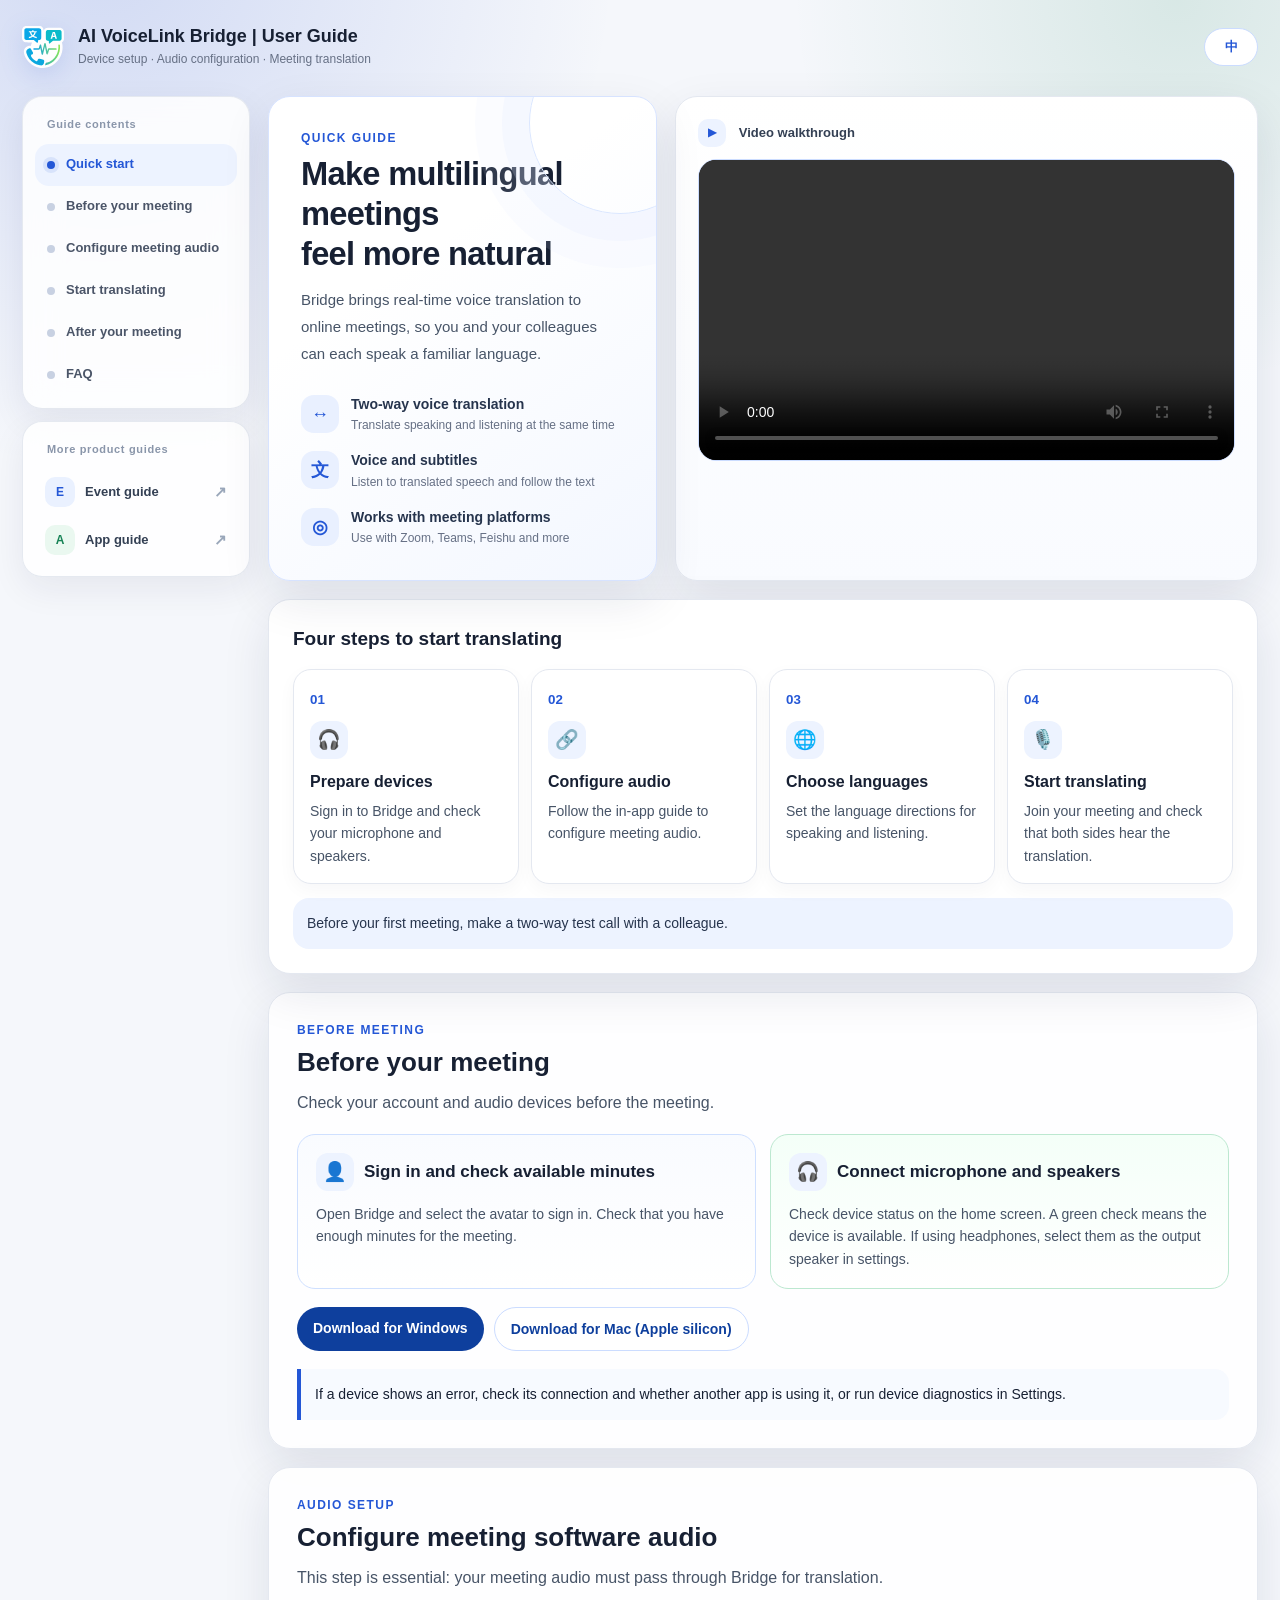
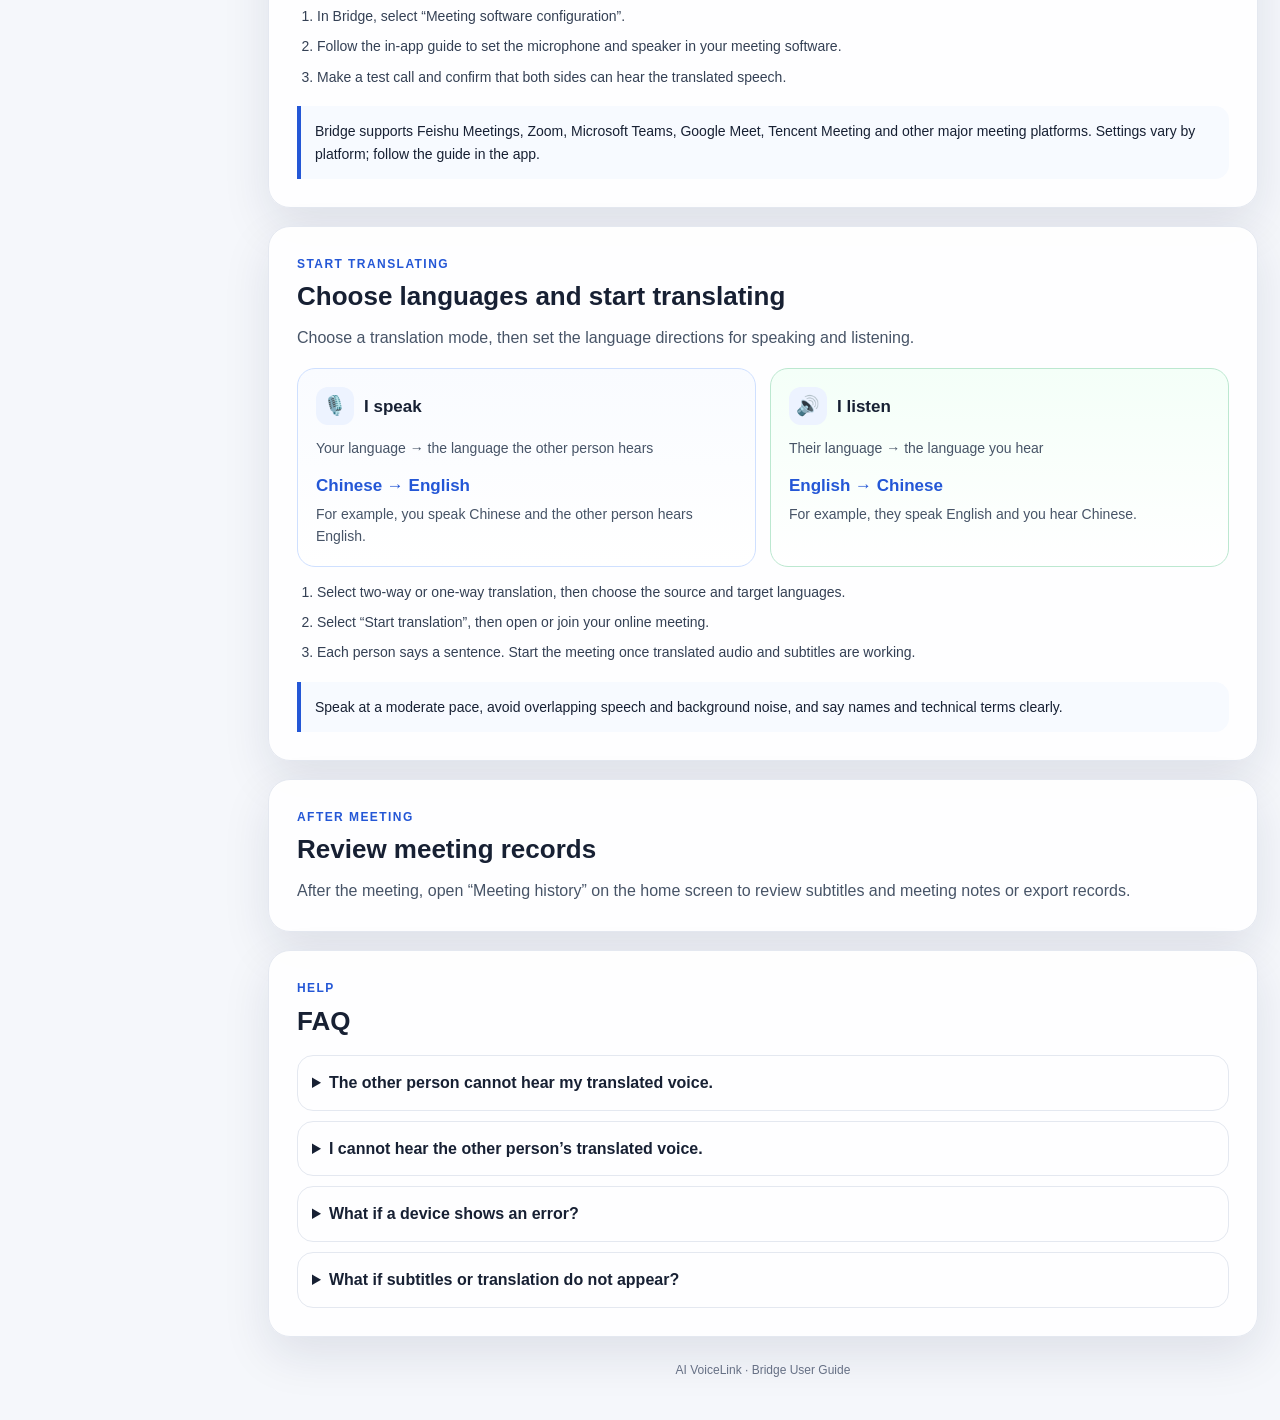
==== commit 953e19e0: "Use uploaded Bridge tutorial videos" ====
--- a/manual/bridge/index.html
+++ b/manual/bridge/index.html
@@ -21,7 +21,7 @@
 <body><div class="app">
 <header class="topbar"><div class="brand"><img src="../../images/ai_voicelink_logo.svg" alt="全球语 AI VoiceLink"><div><h1>全球语-语联 Bridge｜操作手册</h1><p>设备准备 · 音频配置 · 会议翻译</p></div></div><div class="actions"><button class="btn lang-btn" type="button" id="langToggle" aria-label="Switch to English">EN</button></div></header>
 <main class="layout"><aside class="sidebar"><nav class="nav-card" aria-label="手册目录"><div class="nav-heading">手册目录</div><a class="nav-item active" href="#start" aria-current="location"><span class="nav-dot" aria-hidden="true"></span><span>快速开始</span></a><a class="nav-item" href="#prepare"><span class="nav-dot" aria-hidden="true"></span><span>会前准备</span></a><a class="nav-item" href="#audio"><span class="nav-dot" aria-hidden="true"></span><span>配置会议音频</span></a><a class="nav-item" href="#translate"><span class="nav-dot" aria-hidden="true"></span><span>开始翻译</span></a><a class="nav-item" href="#after"><span class="nav-dot" aria-hidden="true"></span><span>会后查看</span></a><a class="nav-item" href="#faq"><span class="nav-dot" aria-hidden="true"></span><span>常见问题</span></a></nav><div class="related-card"><div class="related-label">更多产品手册</div><a href="../event/"><span class="related-icon" aria-hidden="true">E</span><span>会译通 Event</span><span class="related-arrow" aria-hidden="true">↗</span></a><a href="../app.html"><span class="related-icon app-icon" aria-hidden="true">A</span><span>App 手册</span><span class="related-arrow" aria-hidden="true">↗</span></a></div></aside>
-<div class="stage"><section class="hero" id="start"><div class="hero-card"><div class="kicker">Quick Guide</div><h2>让跨语言会议，<br>沟通更自然</h2><p class="hero-sub">语联 Bridge 是一款线上会议实时语音翻译工具。接入常用会议软件，让你与对方各自使用熟悉的语言交流。</p><div class="hero-features"><div><span class="feature-mark" aria-hidden="true">↔</span><span><strong>双向语音翻译</strong><small>说与听，两个方向同时互译</small></span></div><div><span class="feature-mark" aria-hidden="true">文</span><span><strong>声音与字幕同步</strong><small>听译音，也能查看文字</small></span></div><div><span class="feature-mark" aria-hidden="true">◎</span><span><strong>接入常用会议平台</strong><small>支持 Zoom、Teams、飞书等</small></span></div></div></div><div class="video-panel"><div class="video-label"><span aria-hidden="true">▶</span> <span>操作演示</span></div><div class="hero-video"><video id="guideVideo" controls playsinline preload="metadata" aria-label="语联 Bridge 操作视频"><source src="../../videos/bridge-zh.mp4" type="video/mp4">您的浏览器不支持视频播放。</video></div></div><div class="matrix"><h3>四步开始会议翻译</h3><div class="flow"><div class="step"><small>01</small><div class="step-icon" aria-hidden="true">🎧</div><h4>准备设备</h4><p>登录语联，检查麦克风和扬声器。</p></div><div class="step"><small>02</small><div class="step-icon" aria-hidden="true">🔗</div><h4>配置音频</h4><p>按客户端指南设置会议软件音频。</p></div><div class="step"><small>03</small><div class="step-icon" aria-hidden="true">🌐</div><h4>选择语言</h4><p>设置“我说”和“我听”的语言方向。</p></div><div class="step"><small>04</small><div class="step-icon" aria-hidden="true">🎙️</div><h4>开始翻译</h4><p>加入会议，先测试双方是否听到译音。</p></div></div><div class="note">首次使用时，建议提前与同事完成一次双向试通话。</div></div></section>
+<div class="stage"><section class="hero" id="start"><div class="hero-card"><div class="kicker">Quick Guide</div><h2>让跨语言会议，<br>沟通更自然</h2><p class="hero-sub">语联 Bridge 是一款线上会议实时语音翻译工具。接入常用会议软件，让你与对方各自使用熟悉的语言交流。</p><div class="hero-features"><div><span class="feature-mark" aria-hidden="true">↔</span><span><strong>双向语音翻译</strong><small>说与听，两个方向同时互译</small></span></div><div><span class="feature-mark" aria-hidden="true">文</span><span><strong>声音与字幕同步</strong><small>听译音，也能查看文字</small></span></div><div><span class="feature-mark" aria-hidden="true">◎</span><span><strong>接入常用会议平台</strong><small>支持 Zoom、Teams、飞书等</small></span></div></div></div><div class="video-panel"><div class="video-label"><span aria-hidden="true">▶</span> <span>操作演示</span></div><div class="hero-video"><video id="guideVideo" controls playsinline preload="metadata" aria-label="语联 Bridge 操作视频"><source src="../../videos/Bridge使用说明%20(1).mov" type="video/mp4">您的浏览器不支持视频播放。</video></div></div><div class="matrix"><h3>四步开始会议翻译</h3><div class="flow"><div class="step"><small>01</small><div class="step-icon" aria-hidden="true">🎧</div><h4>准备设备</h4><p>登录语联，检查麦克风和扬声器。</p></div><div class="step"><small>02</small><div class="step-icon" aria-hidden="true">🔗</div><h4>配置音频</h4><p>按客户端指南设置会议软件音频。</p></div><div class="step"><small>03</small><div class="step-icon" aria-hidden="true">🌐</div><h4>选择语言</h4><p>设置“我说”和“我听”的语言方向。</p></div><div class="step"><small>04</small><div class="step-icon" aria-hidden="true">🎙️</div><h4>开始翻译</h4><p>加入会议，先测试双方是否听到译音。</p></div></div><div class="note">首次使用时，建议提前与同事完成一次双向试通话。</div></div></section>
 <section class="panel" id="prepare"><div class="kicker">Before Meeting</div><h2>会前准备</h2><p class="lead">先确认账号和声音设备，避免会议开始后再排查。</p><div class="grid"><div class="card blue"><div class="card-heading"><span class="card-icon" aria-hidden="true">👤</span><h3>登录并检查时长</h3></div><p>打开语联客户端，点击头像登录。确认首页显示的剩余分钟数足够本次会议使用。</p></div><div class="card green"><div class="card-heading"><span class="card-icon" aria-hidden="true">🎧</span><h3>连接麦克风与扬声器</h3></div><p>检查首页设备状态。绿色对勾表示设备可用；如使用耳机，请在设置中将输出扬声器设为耳机。</p></div></div><div class="downloads"><a href="../../downloads/AIVoiceLinkBridge-1.0.0-windows-x64.exe" download>下载 Windows 版</a><a href="../../downloads/AIVoiceLinkBridge-1.0.0-mac-arm64.dmg" download>下载 Mac 版（Apple 芯片）</a></div><div class="callout">设备显示异常时，检查连接及占用情况，或在设置中的「诊断」运行设备诊断。</div></section>
 <section class="panel" id="audio"><div class="kicker">Audio Setup</div><h2>配置会议软件音频</h2><p class="lead">这是翻译生效的关键：会议软件的声音需要经过语联的翻译链路。</p><ol><li>在语联客户端点击「会议软件配置」。</li><li>根据客户端指南，在所用会议软件中设置麦克风和扬声器。</li><li>完成后进行试通话，确认双方都能听到翻译语音。</li></ol><div class="callout">语联支持飞书会议、Zoom、Microsoft Teams、Google Meet、腾讯会议等主流线上会议软件。不同软件的设置入口可能不同，请以客户端中的配置指南为准。</div></section>
 <section class="panel" id="translate"><div class="kicker">Start Translating</div><h2>选择语言，开始翻译</h2><p class="lead">先选翻译模式，再分别设置说话和收听的语言方向。</p><div class="grid"><div class="card blue"><div class="card-heading"><span class="card-icon" aria-hidden="true">🎙️</span><h3>我说</h3></div><p>你说的语言 → 对方听到的语言</p><div class="route">中文 → 英语</div><p>例如，你说中文，对方听到英文。</p></div><div class="card green"><div class="card-heading"><span class="card-icon" aria-hidden="true">🔊</span><h3>我听</h3></div><p>对方说的语言 → 你听到的语言</p><div class="route">英语 → 中文</div><p>例如，对方说英文，你听到中文。</p></div></div><ol><li>选择「双向」或「单向」翻译，并点击语言设置源语言和目标语言。</li><li>点击「开始翻译」，然后打开或加入线上会议。</li><li>双方各说一句，确认译音和字幕正常后，开始正式会议。</li></ol><div class="callout">建议语速适中、尽量避免多人同时说话和嘈杂背景音；人名或专业术语可以放慢说清。</div></section>
@@ -30,7 +30,7 @@
 const translations = {"手册目录":"Guide contents", "更多产品手册":"More product guides", "让跨语言会议，":"Make multilingual meetings", "沟通更自然":"feel more natural", "语联 Bridge 是一款线上会议实时语音翻译工具。接入常用会议软件，让你与对方各自使用熟悉的语言交流。":"Bridge brings real-time voice translation to online meetings, so you and your colleagues can each speak a familiar language.", "双向语音翻译":"Two-way voice translation", "说与听，两个方向同时互译":"Translate speaking and listening at the same time", "声音与字幕同步":"Voice and subtitles", "听译音，也能查看文字":"Listen to translated speech and follow the text", "接入常用会议平台":"Works with meeting platforms", "支持 Zoom、Teams、飞书等":"Use with Zoom, Teams, Feishu and more", "全球语-语联 Bridge｜操作手册": "AI VoiceLink Bridge | User Guide", "设备准备 · 音频配置 · 会议翻译": "Device setup · Audio configuration · Meeting translation", "会译通 Event": "Event guide", "App 手册": "App guide", "操作演示": "Video walkthrough", "快速开始": "Quick start", "会前准备": "Before your meeting", "配置会议音频": "Configure meeting audio", "配置会议软件音频": "Configure meeting software audio", "开始翻译": "Start translating", "会后查看": "After your meeting", "常见问题": "FAQ", "一页了解语联 Bridge 的使用流程": "Get started with AI VoiceLink Bridge", "在常用线上会议中使用实时双向语音翻译，让双方各自说熟悉的语言。": "Use real-time, two-way voice translation in your online meetings, while each person speaks their own language.", "您的浏览器不支持视频播放。": "Your browser does not support video playback.", "四步开始会议翻译": "Four steps to start translating", "准备设备": "Prepare devices", "登录语联，检查麦克风和扬声器。": "Sign in to Bridge and check your microphone and speakers.", "配置音频": "Configure audio", "按客户端指南设置会议软件音频。": "Follow the in-app guide to configure meeting audio.", "选择语言": "Choose languages", "设置“我说”和“我听”的语言方向。": "Set the language directions for speaking and listening.", "加入会议，先测试双方是否听到译音。": "Join your meeting and check that both sides hear the translation.", "首次使用时，建议提前与同事完成一次双向试通话。": "Before your first meeting, make a two-way test call with a colleague.", "先确认账号和声音设备，避免会议开始后再排查。": "Check your account and audio devices before the meeting.", "登录并检查时长": "Sign in and check available minutes", "打开语联客户端，点击头像登录。确认首页显示的剩余分钟数足够本次会议使用。": "Open Bridge and select the avatar to sign in. Check that you have enough minutes for the meeting.", "连接麦克风与扬声器": "Connect microphone and speakers", "检查首页设备状态。绿色对勾表示设备可用；如使用耳机，请在设置中将输出扬声器设为耳机。": "Check device status on the home screen. A green check means the device is available. If using headphones, select them as the output speaker in settings.", "下载 Windows 版": "Download for Windows", "下载 Mac 版（Apple 芯片）": "Download for Mac (Apple silicon)", "设备显示异常时，检查连接及占用情况，或在设置中的「诊断」运行设备诊断。": "If a device shows an error, check its connection and whether another app is using it, or run device diagnostics in Settings.", "这是翻译生效的关键：会议软件的声音需要经过语联的翻译链路。": "This step is essential: your meeting audio must pass through Bridge for translation.", "在语联客户端点击「会议软件配置」。": "In Bridge, select “Meeting software configuration”.", "根据客户端指南，在所用会议软件中设置麦克风和扬声器。": "Follow the in-app guide to set the microphone and speaker in your meeting software.", "完成后进行试通话，确认双方都能听到翻译语音。": "Make a test call and confirm that both sides can hear the translated speech.", "语联支持飞书会议、Zoom、Microsoft Teams、Google Meet、腾讯会议等主流线上会议软件。不同软件的设置入口可能不同，请以客户端中的配置指南为准。": "Bridge supports Feishu Meetings, Zoom, Microsoft Teams, Google Meet, Tencent Meeting and other major meeting platforms. Settings vary by platform; follow the guide in the app.", "选择语言，开始翻译": "Choose languages and start translating", "先选翻译模式，再分别设置说话和收听的语言方向。": "Choose a translation mode, then set the language directions for speaking and listening.", "我说": "I speak", "你说的语言 → 对方听到的语言": "Your language → the language the other person hears", "中文 → 英语": "Chinese → English", "例如，你说中文，对方听到英文。": "For example, you speak Chinese and the other person hears English.", "我听": "I listen", "对方说的语言 → 你听到的语言": "Their language → the language you hear", "英语 → 中文": "English → Chinese", "例如，对方说英文，你听到中文。": "For example, they speak English and you hear Chinese.", "选择「双向」或「单向」翻译，并点击语言设置源语言和目标语言。": "Select two-way or one-way translation, then choose the source and target languages.", "点击「开始翻译」，然后打开或加入线上会议。": "Select “Start translation”, then open or join your online meeting.", "双方各说一句，确认译音和字幕正常后，开始正式会议。": "Each person says a sentence. Start the meeting once translated audio and subtitles are working.", "建议语速适中、尽量避免多人同时说话和嘈杂背景音；人名或专业术语可以放慢说清。": "Speak at a moderate pace, avoid overlapping speech and background noise, and say names and technical terms clearly.", "会后查看记录": "Review meeting records", "会议结束后，可在首页进入「历史会议记录」，回看字幕、查看会议纪要，并导出记录。": "After the meeting, open “Meeting history” on the home screen to review subtitles and meeting notes or export records.", "对方听不到我的翻译声音？": "The other person cannot hear my translated voice.", "先确认语联已开始翻译，检查「我说」语言方向，再按「会议软件配置」指南检查会议软件的麦克风设置，并重新试通话。": "Confirm translation has started and check the speaking language direction. Follow the meeting software configuration guide to check its microphone setting, then test again.", "我听不到对方的翻译声音？": "I cannot hear the other person’s translated voice.", "检查「我听」语言方向、会议软件的扬声器配置，以及语联设置中的输出设备；使用耳机时确认输出设备已选中耳机。": "Check the listening language direction, the meeting software’s speaker setting, and the output device in Bridge. If using headphones, select them as the output device.", "设备状态异常怎么办？": "What if a device shows an error?", "检查麦克风或扬声器是否连接、是否被其他软件占用；也可在设置中的「诊断」运行设备诊断。": "Check the device connection and whether another app is using it. You can also run device diagnostics in Settings.", "字幕或翻译没有出现？": "What if subtitles or translation do not appear?", "确认已点击「开始翻译」，检查语言方向与会议音频配置，再与对方进行一次简短的双向测试。": "Confirm you selected “Start translation”, check the language directions and meeting audio configuration, then run a short two-way test.", "全球语 AI VoiceLink · 语联 Bridge 操作手册": "AI VoiceLink · Bridge User Guide"};
 const nodes=[];const walker=document.createTreeWalker(document.body,NodeFilter.SHOW_TEXT);while(walker.nextNode()){const n=walker.currentNode,t=n.nodeValue.trim();if(translations[t] && !n.parentElement.closest('script,style')) nodes.push({node:n,zh:n.nodeValue,en:n.nodeValue.replace(t,translations[t])});}
 const video=document.getElementById('guideVideo'),toggle=document.getElementById('langToggle');
-function setLanguage(lang){const en=lang==='en';nodes.forEach(x=>x.node.nodeValue=en?x.en:x.zh);document.documentElement.lang=en?'en':'zh-CN';document.title=en?'AI VoiceLink Bridge | User Guide':'全球语-语联 Bridge｜操作手册';toggle.textContent=en?'中':'EN';toggle.setAttribute('aria-label',en?'切换到中文':'Switch to English');video.pause();video.querySelector('source').src=en?'../../videos/bridge-en.mp4':'../../videos/bridge-zh.mp4';video.setAttribute('aria-label',en?'AI VoiceLink Bridge tutorial video':'语联 Bridge 操作视频');video.load();try{localStorage.setItem('aivlBridgeManualLang',lang)}catch(e){}}
+function setLanguage(lang){const en=lang==='en';nodes.forEach(x=>x.node.nodeValue=en?x.en:x.zh);document.documentElement.lang=en?'en':'zh-CN';document.title=en?'AI VoiceLink Bridge | User Guide':'全球语-语联 Bridge｜操作手册';toggle.textContent=en?'中':'EN';toggle.setAttribute('aria-label',en?'切换到中文':'Switch to English');video.pause();video.querySelector('source').src=en?'../../videos/Bridge使用-EN.mov':'../../videos/Bridge使用说明%20(1).mov';video.setAttribute('aria-label',en?'AI VoiceLink Bridge tutorial video':'语联 Bridge 操作视频');video.load();try{localStorage.setItem('aivlBridgeManualLang',lang)}catch(e){}}
 const navLinks=[...document.querySelectorAll('.nav-item')];function activateNav(id){navLinks.forEach(a=>{const active=a.getAttribute('href')==='#'+id;a.classList.toggle('active',active);if(active)a.setAttribute('aria-current','location');else a.removeAttribute('aria-current')})}navLinks.forEach(a=>a.addEventListener('click',()=>activateNav(a.hash.slice(1))));if('IntersectionObserver' in window){const observer=new IntersectionObserver(entries=>{for(const entry of entries)if(entry.isIntersecting)activateNav(entry.target.id)},{rootMargin:'-10% 0px -75% 0px'});document.querySelectorAll('.stage section[id]').forEach(section=>observer.observe(section))}
 toggle.addEventListener('click',()=>setLanguage(document.documentElement.lang==='en'?'zh':'en'));let initial='zh';try{initial=localStorage.getItem('aivlBridgeManualLang')||((navigator.language||'').toLowerCase().startsWith('zh')?'zh':'en')}catch(e){}setLanguage(initial);
 </script></body></html>
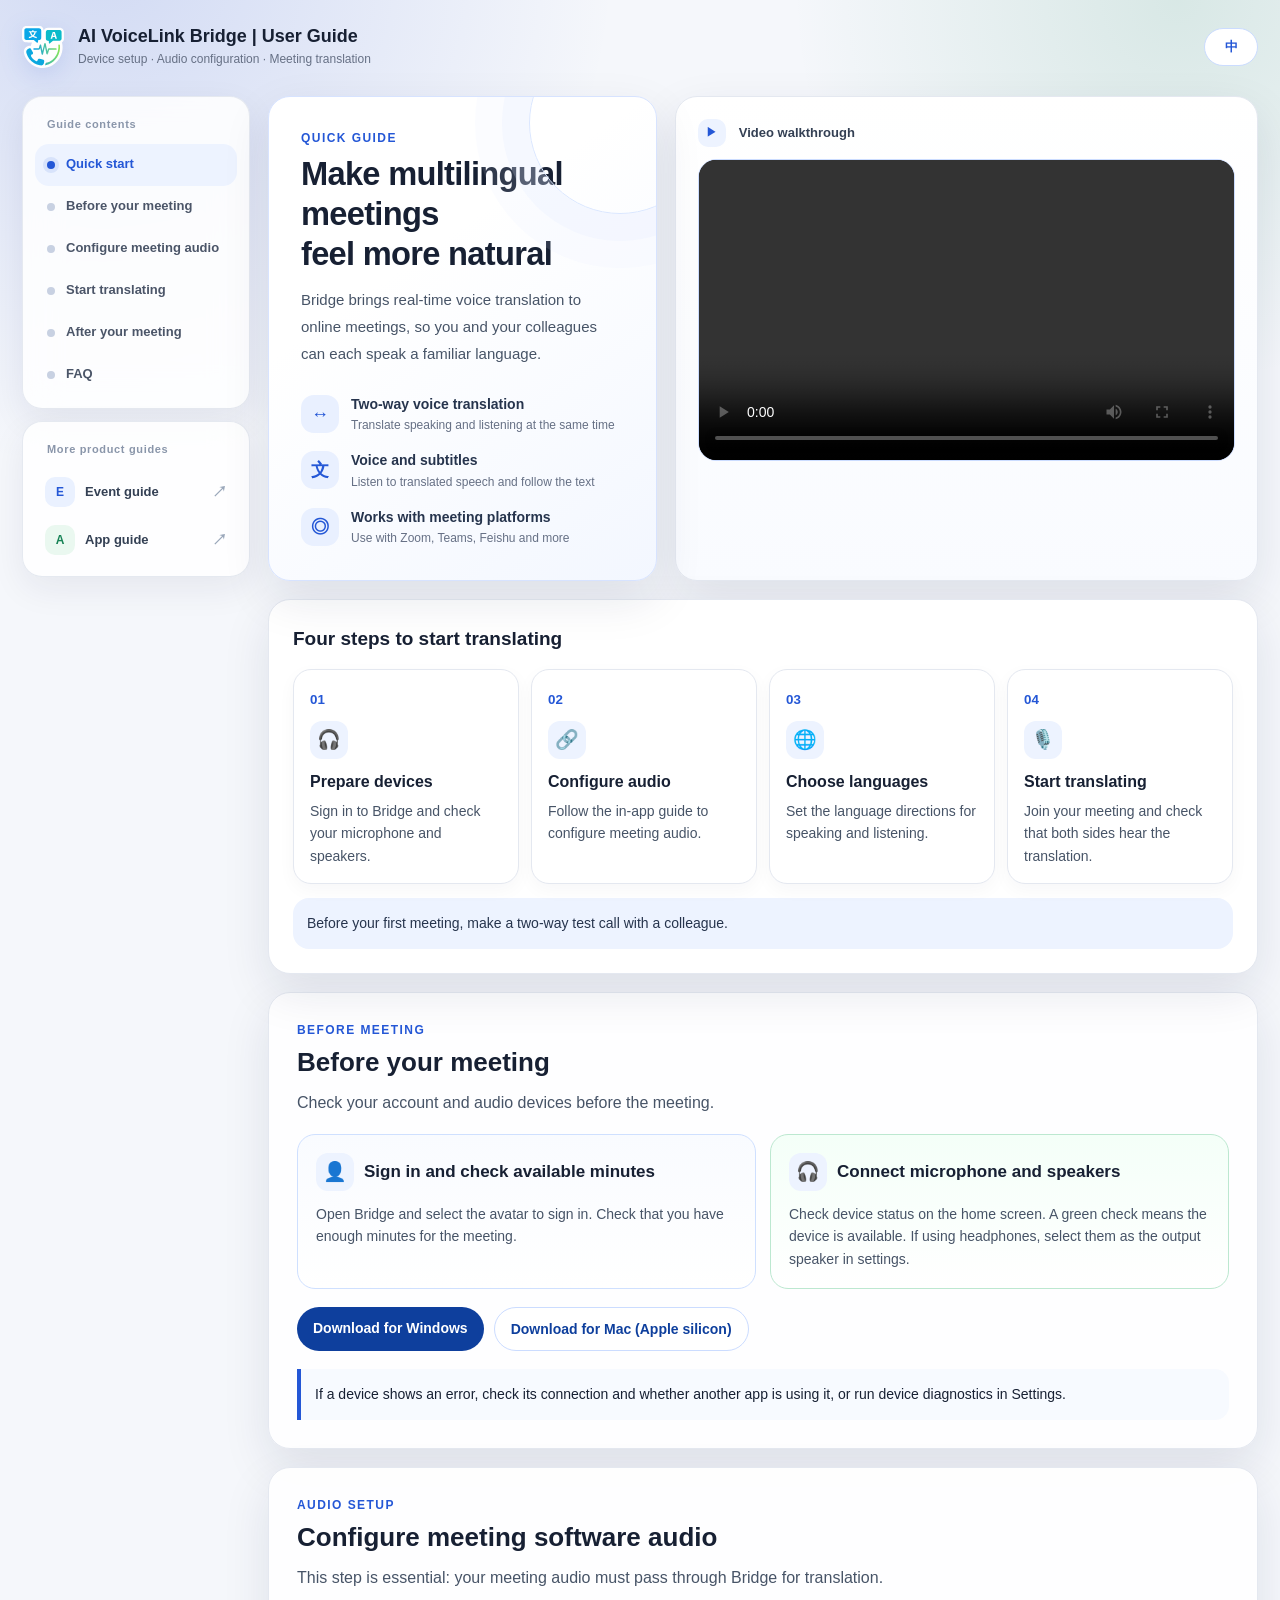
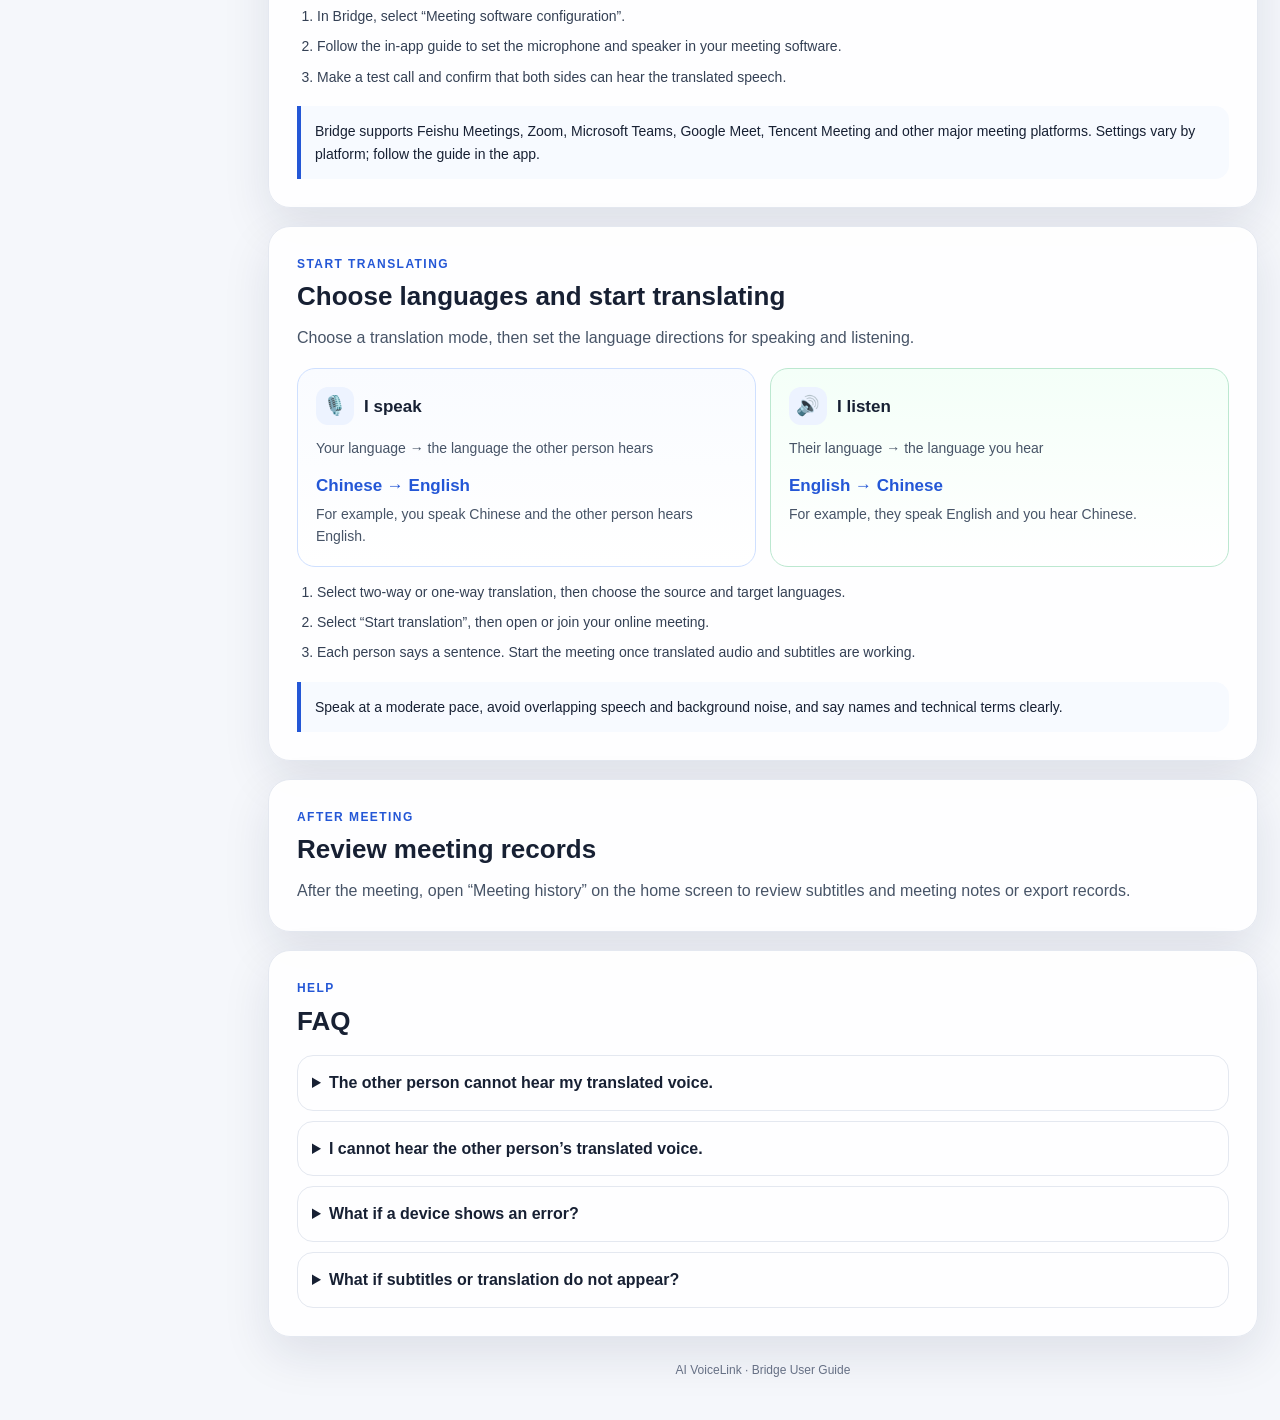
==== commit 85f43514: "Link uploaded Bridge installers" ====
--- a/manual/bridge/index.html
+++ b/manual/bridge/index.html
@@ -22,7 +22,7 @@
 <header class="topbar"><div class="brand"><img src="../../images/ai_voicelink_logo.svg" alt="全球语 AI VoiceLink"><div><h1>全球语-语联 Bridge｜操作手册</h1><p>设备准备 · 音频配置 · 会议翻译</p></div></div><div class="actions"><button class="btn lang-btn" type="button" id="langToggle" aria-label="Switch to English">EN</button></div></header>
 <main class="layout"><aside class="sidebar"><nav class="nav-card" aria-label="手册目录"><div class="nav-heading">手册目录</div><a class="nav-item active" href="#start" aria-current="location"><span class="nav-dot" aria-hidden="true"></span><span>快速开始</span></a><a class="nav-item" href="#prepare"><span class="nav-dot" aria-hidden="true"></span><span>会前准备</span></a><a class="nav-item" href="#audio"><span class="nav-dot" aria-hidden="true"></span><span>配置会议音频</span></a><a class="nav-item" href="#translate"><span class="nav-dot" aria-hidden="true"></span><span>开始翻译</span></a><a class="nav-item" href="#after"><span class="nav-dot" aria-hidden="true"></span><span>会后查看</span></a><a class="nav-item" href="#faq"><span class="nav-dot" aria-hidden="true"></span><span>常见问题</span></a></nav><div class="related-card"><div class="related-label">更多产品手册</div><a href="../event/"><span class="related-icon" aria-hidden="true">E</span><span>会译通 Event</span><span class="related-arrow" aria-hidden="true">↗</span></a><a href="../app.html"><span class="related-icon app-icon" aria-hidden="true">A</span><span>App 手册</span><span class="related-arrow" aria-hidden="true">↗</span></a></div></aside>
 <div class="stage"><section class="hero" id="start"><div class="hero-card"><div class="kicker">Quick Guide</div><h2>让跨语言会议，<br>沟通更自然</h2><p class="hero-sub">语联 Bridge 是一款线上会议实时语音翻译工具。接入常用会议软件，让你与对方各自使用熟悉的语言交流。</p><div class="hero-features"><div><span class="feature-mark" aria-hidden="true">↔</span><span><strong>双向语音翻译</strong><small>说与听，两个方向同时互译</small></span></div><div><span class="feature-mark" aria-hidden="true">文</span><span><strong>声音与字幕同步</strong><small>听译音，也能查看文字</small></span></div><div><span class="feature-mark" aria-hidden="true">◎</span><span><strong>接入常用会议平台</strong><small>支持 Zoom、Teams、飞书等</small></span></div></div></div><div class="video-panel"><div class="video-label"><span aria-hidden="true">▶</span> <span>操作演示</span></div><div class="hero-video"><video id="guideVideo" controls playsinline preload="metadata" aria-label="语联 Bridge 操作视频"><source src="../../videos/Bridge使用说明%20(1).mov" type="video/mp4">您的浏览器不支持视频播放。</video></div></div><div class="matrix"><h3>四步开始会议翻译</h3><div class="flow"><div class="step"><small>01</small><div class="step-icon" aria-hidden="true">🎧</div><h4>准备设备</h4><p>登录语联，检查麦克风和扬声器。</p></div><div class="step"><small>02</small><div class="step-icon" aria-hidden="true">🔗</div><h4>配置音频</h4><p>按客户端指南设置会议软件音频。</p></div><div class="step"><small>03</small><div class="step-icon" aria-hidden="true">🌐</div><h4>选择语言</h4><p>设置“我说”和“我听”的语言方向。</p></div><div class="step"><small>04</small><div class="step-icon" aria-hidden="true">🎙️</div><h4>开始翻译</h4><p>加入会议，先测试双方是否听到译音。</p></div></div><div class="note">首次使用时，建议提前与同事完成一次双向试通话。</div></div></section>
-<section class="panel" id="prepare"><div class="kicker">Before Meeting</div><h2>会前准备</h2><p class="lead">先确认账号和声音设备，避免会议开始后再排查。</p><div class="grid"><div class="card blue"><div class="card-heading"><span class="card-icon" aria-hidden="true">👤</span><h3>登录并检查时长</h3></div><p>打开语联客户端，点击头像登录。确认首页显示的剩余分钟数足够本次会议使用。</p></div><div class="card green"><div class="card-heading"><span class="card-icon" aria-hidden="true">🎧</span><h3>连接麦克风与扬声器</h3></div><p>检查首页设备状态。绿色对勾表示设备可用；如使用耳机，请在设置中将输出扬声器设为耳机。</p></div></div><div class="downloads"><a href="../../downloads/AIVoiceLinkBridge-1.0.0-windows-x64.exe" download>下载 Windows 版</a><a href="../../downloads/AIVoiceLinkBridge-1.0.0-mac-arm64.dmg" download>下载 Mac 版（Apple 芯片）</a></div><div class="callout">设备显示异常时，检查连接及占用情况，或在设置中的「诊断」运行设备诊断。</div></section>
+<section class="panel" id="prepare"><div class="kicker">Before Meeting</div><h2>会前准备</h2><p class="lead">先确认账号和声音设备，避免会议开始后再排查。</p><div class="grid"><div class="card blue"><div class="card-heading"><span class="card-icon" aria-hidden="true">👤</span><h3>登录并检查时长</h3></div><p>打开语联客户端，点击头像登录。确认首页显示的剩余分钟数足够本次会议使用。</p></div><div class="card green"><div class="card-heading"><span class="card-icon" aria-hidden="true">🎧</span><h3>连接麦克风与扬声器</h3></div><p>检查首页设备状态。绿色对勾表示设备可用；如使用耳机，请在设置中将输出扬声器设为耳机。</p></div></div><div class="downloads"><a href="../../downloads/AIVoiceLinkBridge-v1.0.0-windows-x64(2).exe" download>下载 Windows 版</a><a href="../../downloads/AIVoiceLinkBridge_1.0.0_aarch64.dmg" download>下载 Mac 版（Apple 芯片）</a></div><div class="callout">设备显示异常时，检查连接及占用情况，或在设置中的「诊断」运行设备诊断。</div></section>
 <section class="panel" id="audio"><div class="kicker">Audio Setup</div><h2>配置会议软件音频</h2><p class="lead">这是翻译生效的关键：会议软件的声音需要经过语联的翻译链路。</p><ol><li>在语联客户端点击「会议软件配置」。</li><li>根据客户端指南，在所用会议软件中设置麦克风和扬声器。</li><li>完成后进行试通话，确认双方都能听到翻译语音。</li></ol><div class="callout">语联支持飞书会议、Zoom、Microsoft Teams、Google Meet、腾讯会议等主流线上会议软件。不同软件的设置入口可能不同，请以客户端中的配置指南为准。</div></section>
 <section class="panel" id="translate"><div class="kicker">Start Translating</div><h2>选择语言，开始翻译</h2><p class="lead">先选翻译模式，再分别设置说话和收听的语言方向。</p><div class="grid"><div class="card blue"><div class="card-heading"><span class="card-icon" aria-hidden="true">🎙️</span><h3>我说</h3></div><p>你说的语言 → 对方听到的语言</p><div class="route">中文 → 英语</div><p>例如，你说中文，对方听到英文。</p></div><div class="card green"><div class="card-heading"><span class="card-icon" aria-hidden="true">🔊</span><h3>我听</h3></div><p>对方说的语言 → 你听到的语言</p><div class="route">英语 → 中文</div><p>例如，对方说英文，你听到中文。</p></div></div><ol><li>选择「双向」或「单向」翻译，并点击语言设置源语言和目标语言。</li><li>点击「开始翻译」，然后打开或加入线上会议。</li><li>双方各说一句，确认译音和字幕正常后，开始正式会议。</li></ol><div class="callout">建议语速适中、尽量避免多人同时说话和嘈杂背景音；人名或专业术语可以放慢说清。</div></section>
 <section class="panel" id="after"><div class="kicker">After Meeting</div><h2>会后查看记录</h2><p class="lead">会议结束后，可在首页进入「历史会议记录」，回看字幕、查看会议纪要，并导出记录。</p></section>
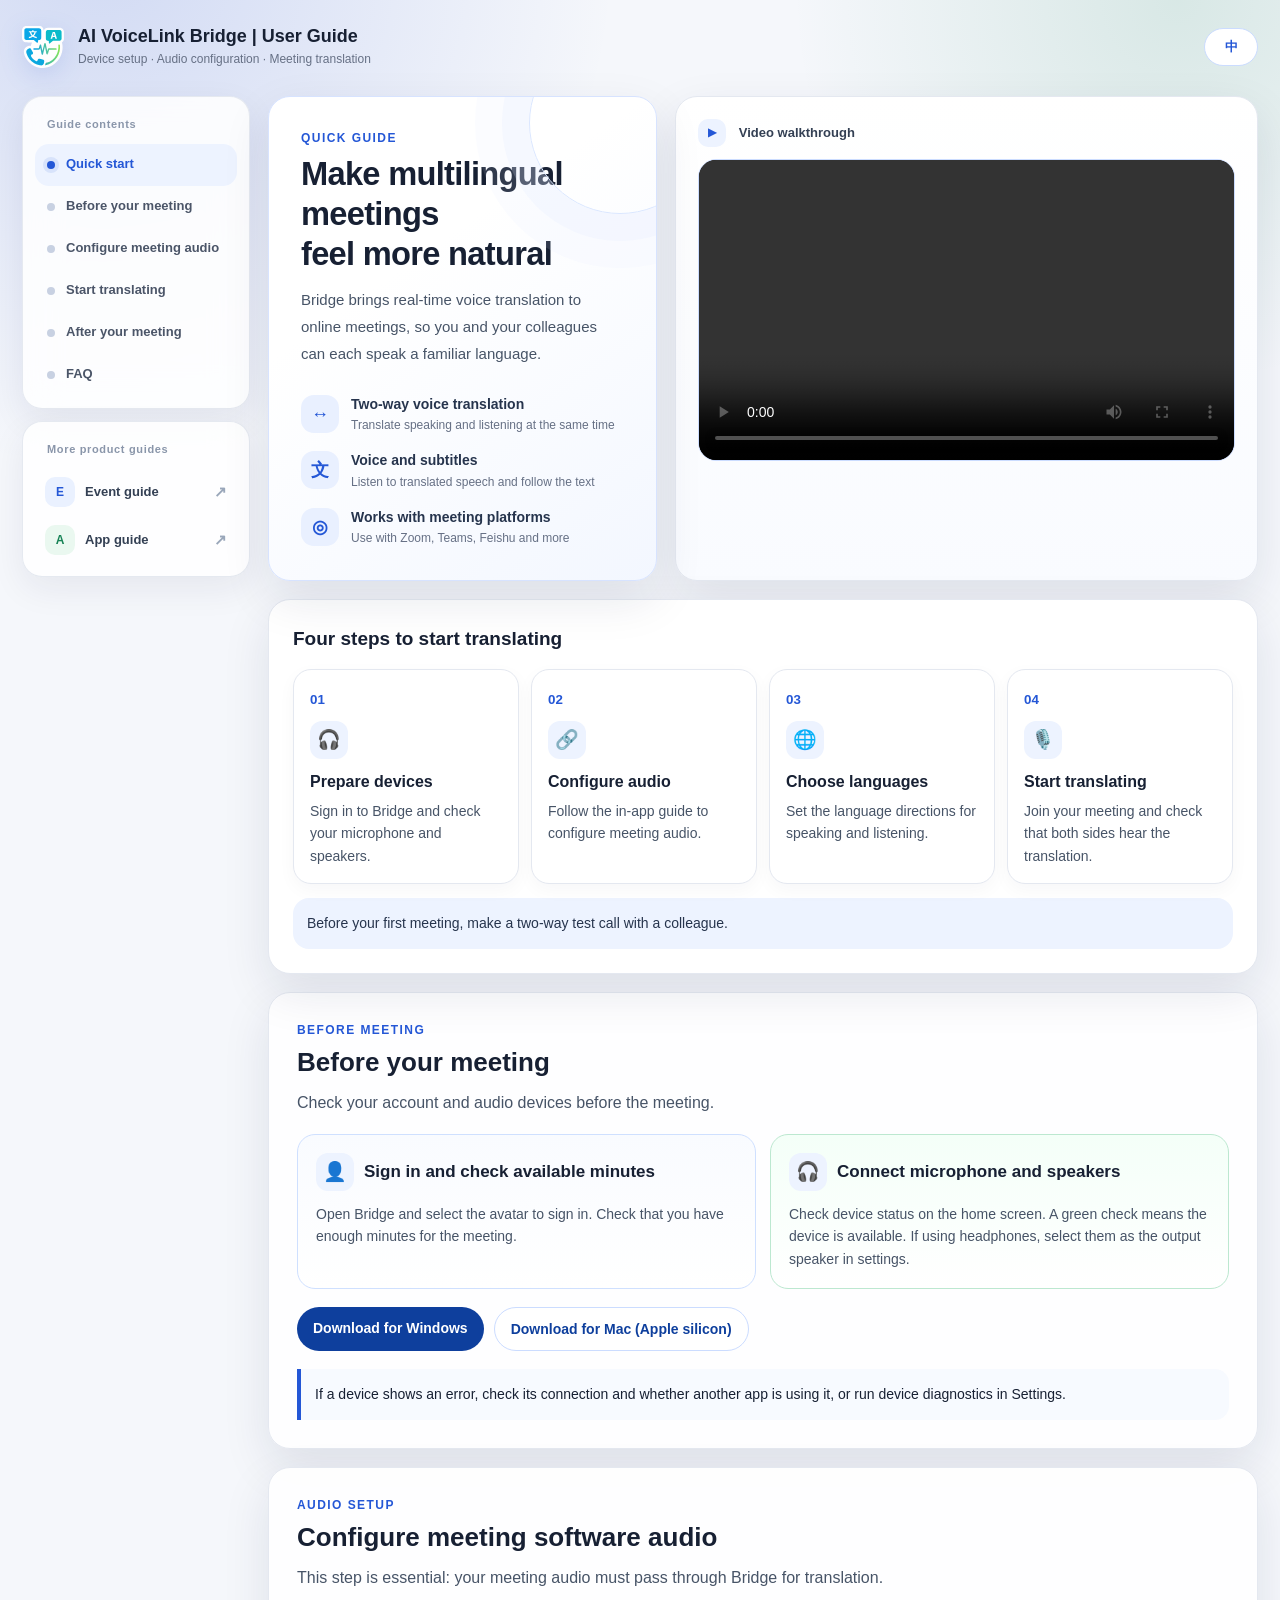
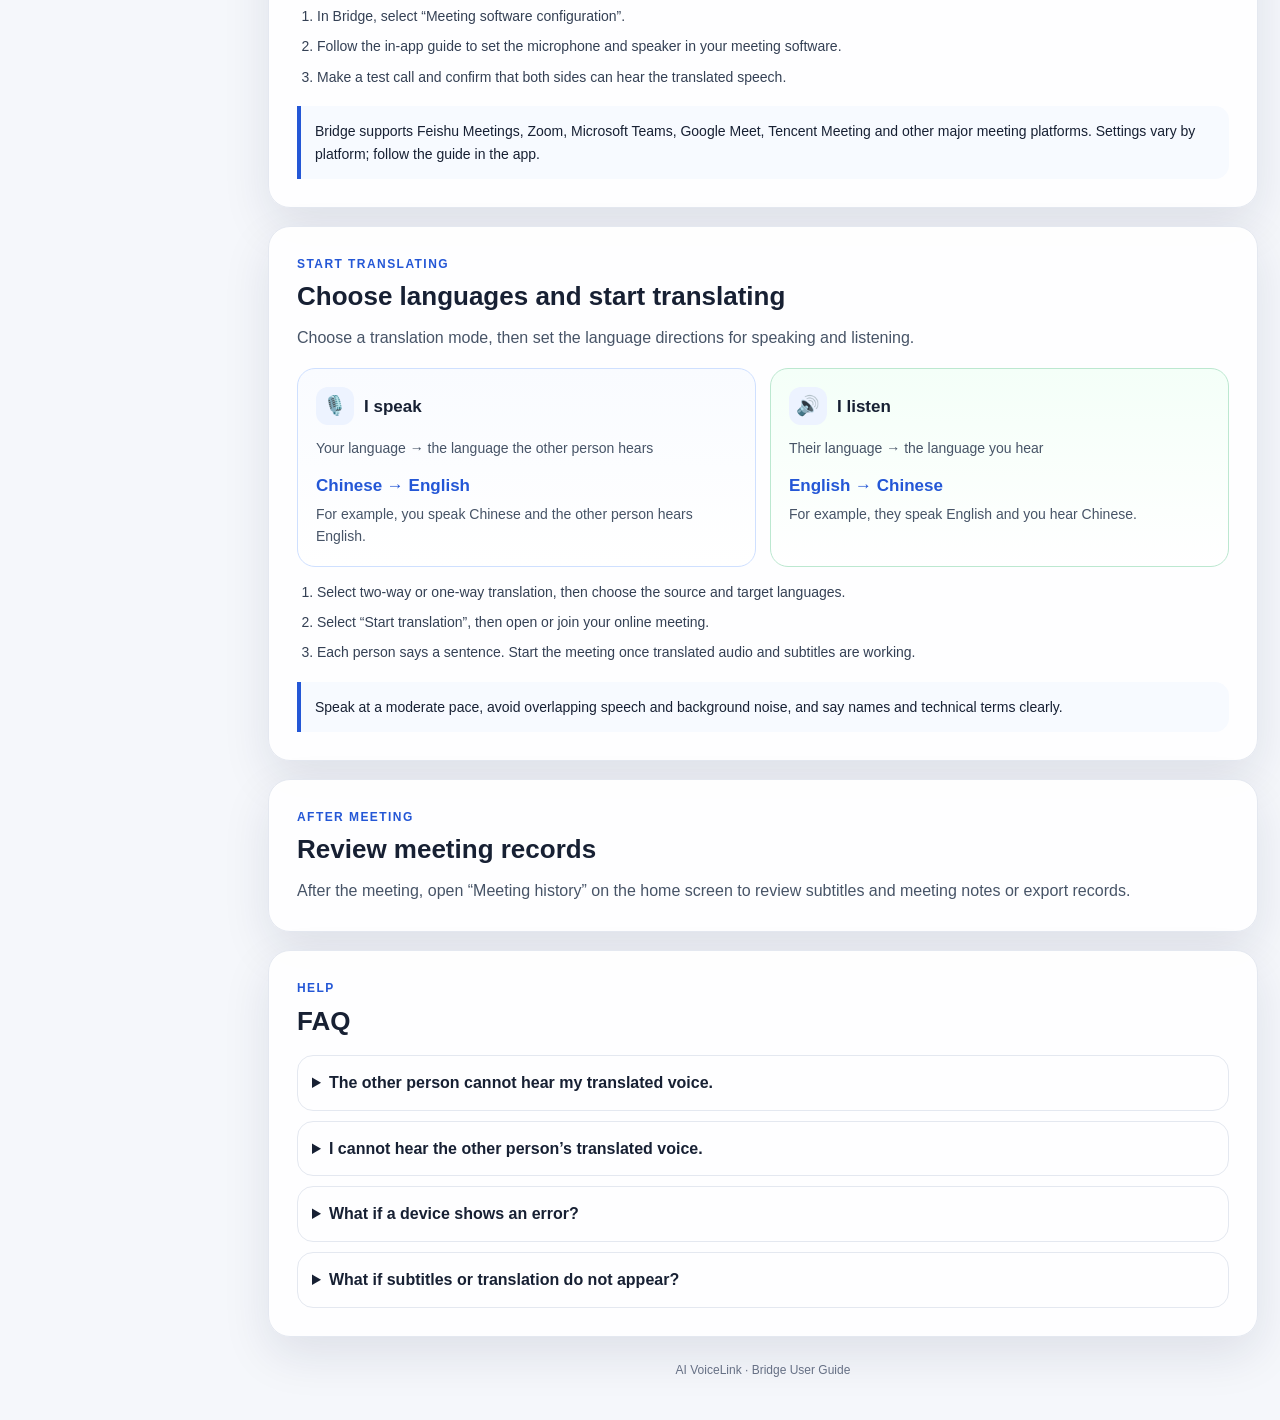
==== commit 0e12404d: "Update Bridge installer downloads" ====
--- a/manual/bridge/index.html
+++ b/manual/bridge/index.html
@@ -22,7 +22,7 @@
 <header class="topbar"><div class="brand"><img src="../../images/ai_voicelink_logo.svg" alt="全球语 AI VoiceLink"><div><h1>全球语-语联 Bridge｜操作手册</h1><p>设备准备 · 音频配置 · 会议翻译</p></div></div><div class="actions"><button class="btn lang-btn" type="button" id="langToggle" aria-label="Switch to English">EN</button></div></header>
 <main class="layout"><aside class="sidebar"><nav class="nav-card" aria-label="手册目录"><div class="nav-heading">手册目录</div><a class="nav-item active" href="#start" aria-current="location"><span class="nav-dot" aria-hidden="true"></span><span>快速开始</span></a><a class="nav-item" href="#prepare"><span class="nav-dot" aria-hidden="true"></span><span>会前准备</span></a><a class="nav-item" href="#audio"><span class="nav-dot" aria-hidden="true"></span><span>配置会议音频</span></a><a class="nav-item" href="#translate"><span class="nav-dot" aria-hidden="true"></span><span>开始翻译</span></a><a class="nav-item" href="#after"><span class="nav-dot" aria-hidden="true"></span><span>会后查看</span></a><a class="nav-item" href="#faq"><span class="nav-dot" aria-hidden="true"></span><span>常见问题</span></a></nav><div class="related-card"><div class="related-label">更多产品手册</div><a href="../event/"><span class="related-icon" aria-hidden="true">E</span><span>会译通 Event</span><span class="related-arrow" aria-hidden="true">↗</span></a><a href="../app.html"><span class="related-icon app-icon" aria-hidden="true">A</span><span>App 手册</span><span class="related-arrow" aria-hidden="true">↗</span></a></div></aside>
 <div class="stage"><section class="hero" id="start"><div class="hero-card"><div class="kicker">Quick Guide</div><h2>让跨语言会议，<br>沟通更自然</h2><p class="hero-sub">语联 Bridge 是一款线上会议实时语音翻译工具。接入常用会议软件，让你与对方各自使用熟悉的语言交流。</p><div class="hero-features"><div><span class="feature-mark" aria-hidden="true">↔</span><span><strong>双向语音翻译</strong><small>说与听，两个方向同时互译</small></span></div><div><span class="feature-mark" aria-hidden="true">文</span><span><strong>声音与字幕同步</strong><small>听译音，也能查看文字</small></span></div><div><span class="feature-mark" aria-hidden="true">◎</span><span><strong>接入常用会议平台</strong><small>支持 Zoom、Teams、飞书等</small></span></div></div></div><div class="video-panel"><div class="video-label"><span aria-hidden="true">▶</span> <span>操作演示</span></div><div class="hero-video"><video id="guideVideo" controls playsinline preload="metadata" aria-label="语联 Bridge 操作视频"><source src="../../videos/Bridge使用说明%20(1).mov" type="video/mp4">您的浏览器不支持视频播放。</video></div></div><div class="matrix"><h3>四步开始会议翻译</h3><div class="flow"><div class="step"><small>01</small><div class="step-icon" aria-hidden="true">🎧</div><h4>准备设备</h4><p>登录语联，检查麦克风和扬声器。</p></div><div class="step"><small>02</small><div class="step-icon" aria-hidden="true">🔗</div><h4>配置音频</h4><p>按客户端指南设置会议软件音频。</p></div><div class="step"><small>03</small><div class="step-icon" aria-hidden="true">🌐</div><h4>选择语言</h4><p>设置“我说”和“我听”的语言方向。</p></div><div class="step"><small>04</small><div class="step-icon" aria-hidden="true">🎙️</div><h4>开始翻译</h4><p>加入会议，先测试双方是否听到译音。</p></div></div><div class="note">首次使用时，建议提前与同事完成一次双向试通话。</div></div></section>
-<section class="panel" id="prepare"><div class="kicker">Before Meeting</div><h2>会前准备</h2><p class="lead">先确认账号和声音设备，避免会议开始后再排查。</p><div class="grid"><div class="card blue"><div class="card-heading"><span class="card-icon" aria-hidden="true">👤</span><h3>登录并检查时长</h3></div><p>打开语联客户端，点击头像登录。确认首页显示的剩余分钟数足够本次会议使用。</p></div><div class="card green"><div class="card-heading"><span class="card-icon" aria-hidden="true">🎧</span><h3>连接麦克风与扬声器</h3></div><p>检查首页设备状态。绿色对勾表示设备可用；如使用耳机，请在设置中将输出扬声器设为耳机。</p></div></div><div class="downloads"><a href="../../downloads/AIVoiceLinkBridge-v1.0.0-windows-x64(2).exe" download>下载 Windows 版</a><a href="../../downloads/AIVoiceLinkBridge_1.0.0_aarch64.dmg" download>下载 Mac 版（Apple 芯片）</a></div><div class="callout">设备显示异常时，检查连接及占用情况，或在设置中的「诊断」运行设备诊断。</div></section>
+<section class="panel" id="prepare"><div class="kicker">Before Meeting</div><h2>会前准备</h2><p class="lead">先确认账号和声音设备，避免会议开始后再排查。</p><div class="grid"><div class="card blue"><div class="card-heading"><span class="card-icon" aria-hidden="true">👤</span><h3>登录并检查时长</h3></div><p>打开语联客户端，点击头像登录。确认首页显示的剩余分钟数足够本次会议使用。</p></div><div class="card green"><div class="card-heading"><span class="card-icon" aria-hidden="true">🎧</span><h3>连接麦克风与扬声器</h3></div><p>检查首页设备状态。绿色对勾表示设备可用；如使用耳机，请在设置中将输出扬声器设为耳机。</p></div></div><div class="downloads"><a href="../../downloads/AIVoiceLinkBridge-v1.0.0-windows-x64(4).exe" download>下载 Windows 版</a><a href="../../downloads/AIVoiceLinkBridge_1.0.0_aarch64-53d0bf66.dmg" download>下载 Mac 版（Apple 芯片）</a></div><div class="callout">设备显示异常时，检查连接及占用情况，或在设置中的「诊断」运行设备诊断。</div></section>
 <section class="panel" id="audio"><div class="kicker">Audio Setup</div><h2>配置会议软件音频</h2><p class="lead">这是翻译生效的关键：会议软件的声音需要经过语联的翻译链路。</p><ol><li>在语联客户端点击「会议软件配置」。</li><li>根据客户端指南，在所用会议软件中设置麦克风和扬声器。</li><li>完成后进行试通话，确认双方都能听到翻译语音。</li></ol><div class="callout">语联支持飞书会议、Zoom、Microsoft Teams、Google Meet、腾讯会议等主流线上会议软件。不同软件的设置入口可能不同，请以客户端中的配置指南为准。</div></section>
 <section class="panel" id="translate"><div class="kicker">Start Translating</div><h2>选择语言，开始翻译</h2><p class="lead">先选翻译模式，再分别设置说话和收听的语言方向。</p><div class="grid"><div class="card blue"><div class="card-heading"><span class="card-icon" aria-hidden="true">🎙️</span><h3>我说</h3></div><p>你说的语言 → 对方听到的语言</p><div class="route">中文 → 英语</div><p>例如，你说中文，对方听到英文。</p></div><div class="card green"><div class="card-heading"><span class="card-icon" aria-hidden="true">🔊</span><h3>我听</h3></div><p>对方说的语言 → 你听到的语言</p><div class="route">英语 → 中文</div><p>例如，对方说英文，你听到中文。</p></div></div><ol><li>选择「双向」或「单向」翻译，并点击语言设置源语言和目标语言。</li><li>点击「开始翻译」，然后打开或加入线上会议。</li><li>双方各说一句，确认译音和字幕正常后，开始正式会议。</li></ol><div class="callout">建议语速适中、尽量避免多人同时说话和嘈杂背景音；人名或专业术语可以放慢说清。</div></section>
 <section class="panel" id="after"><div class="kicker">After Meeting</div><h2>会后查看记录</h2><p class="lead">会议结束后，可在首页进入「历史会议记录」，回看字幕、查看会议纪要，并导出记录。</p></section>
